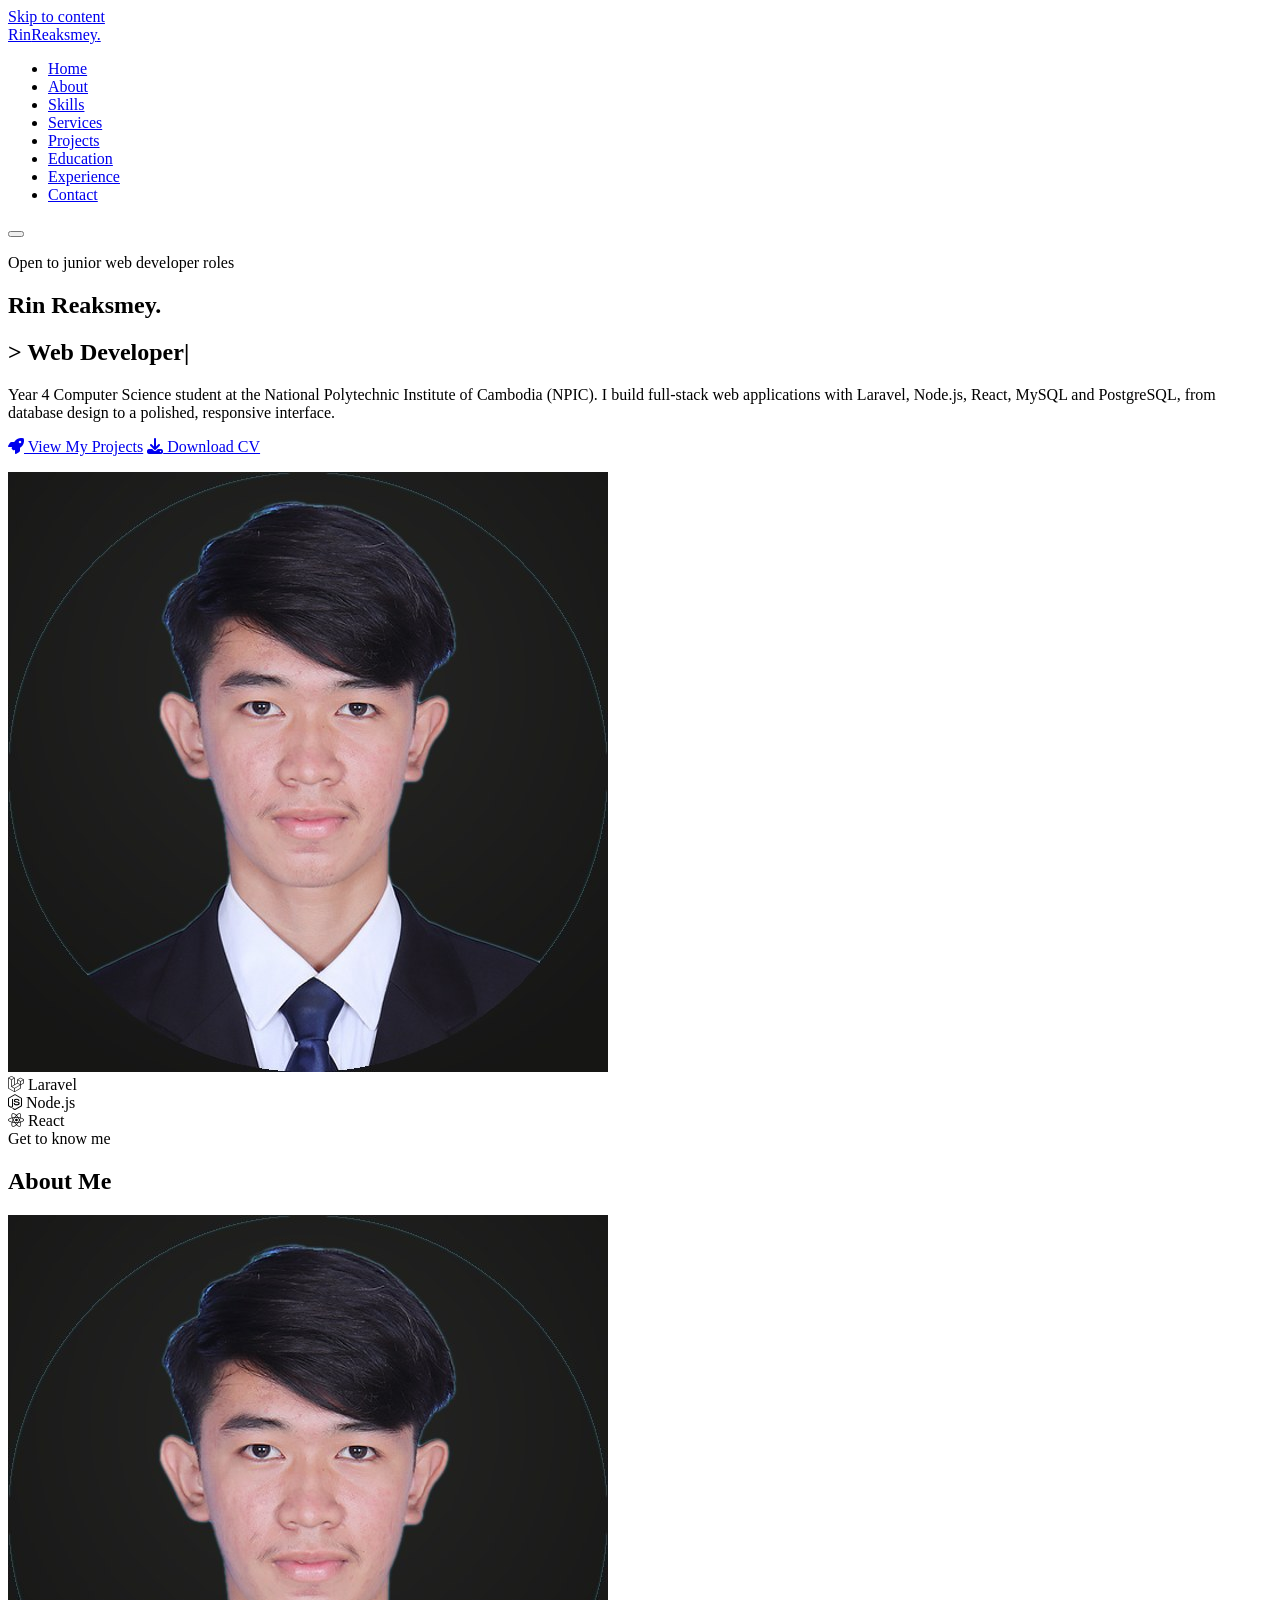
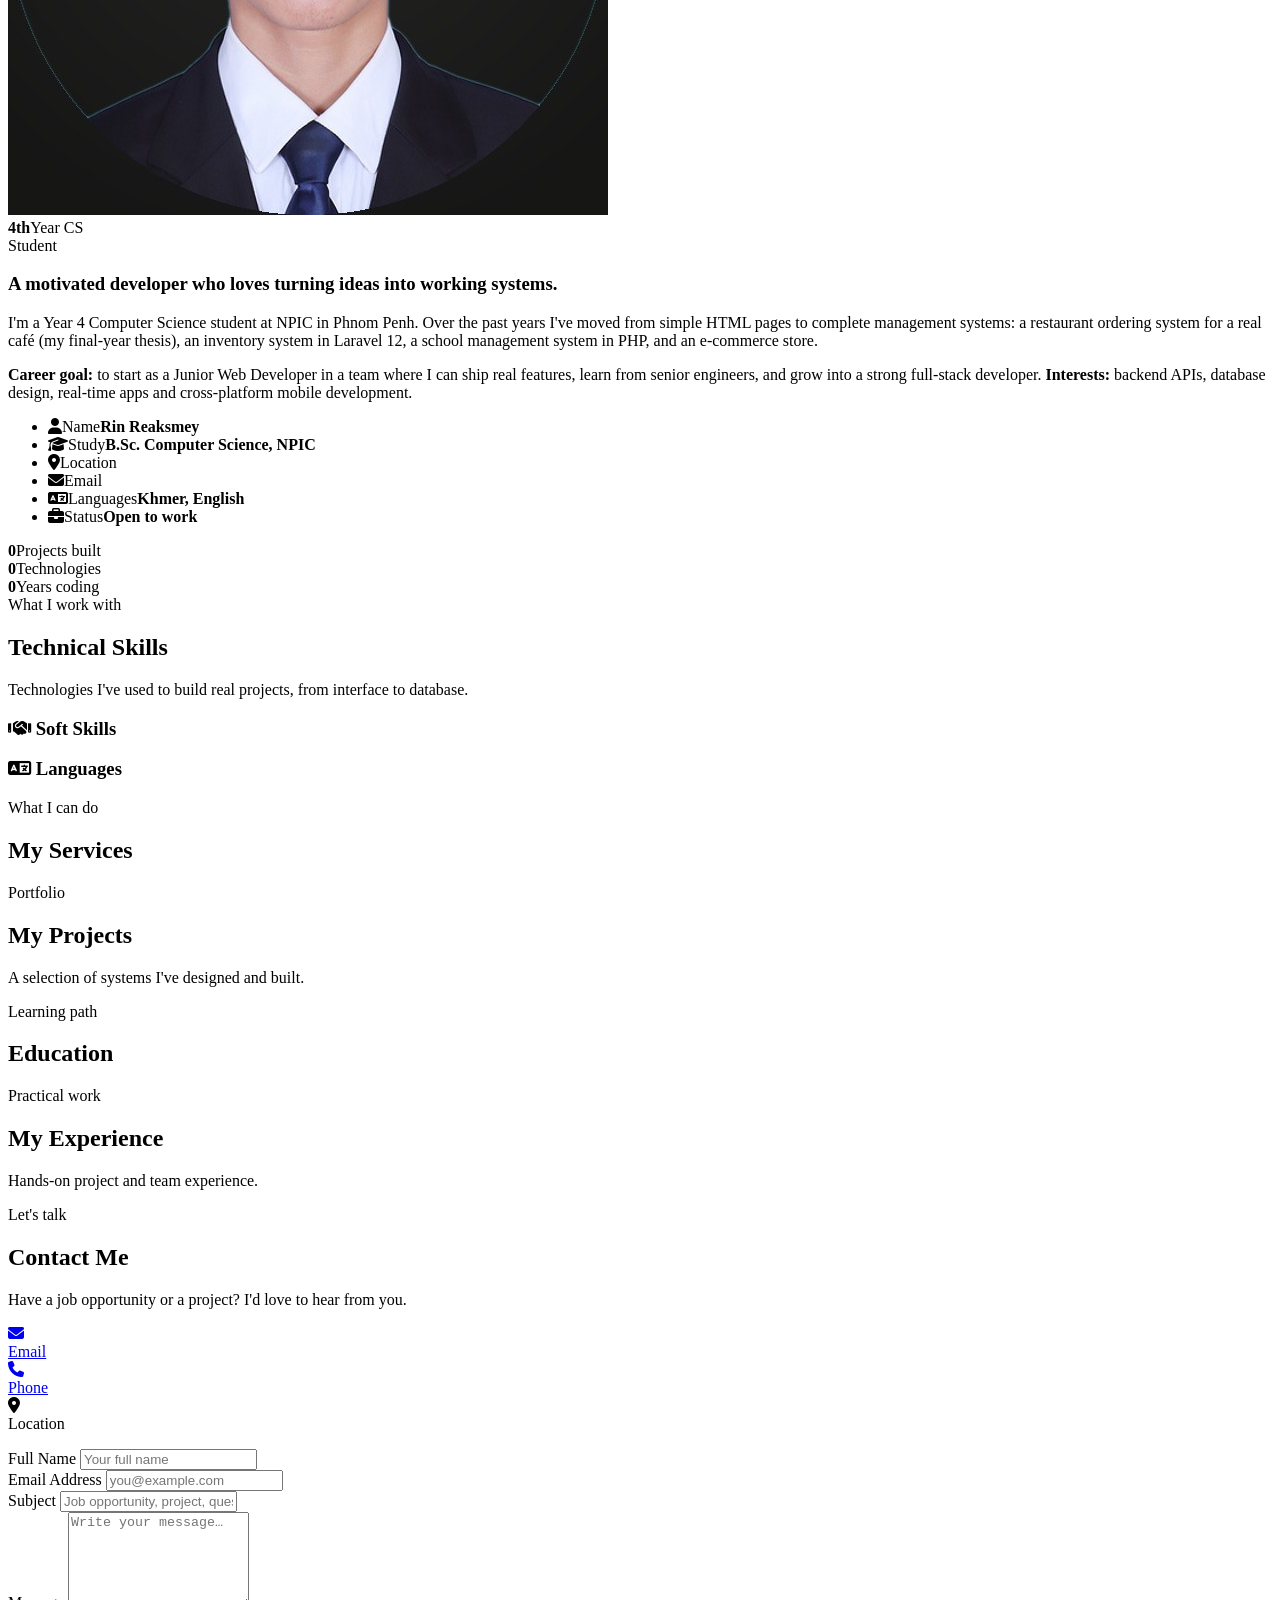
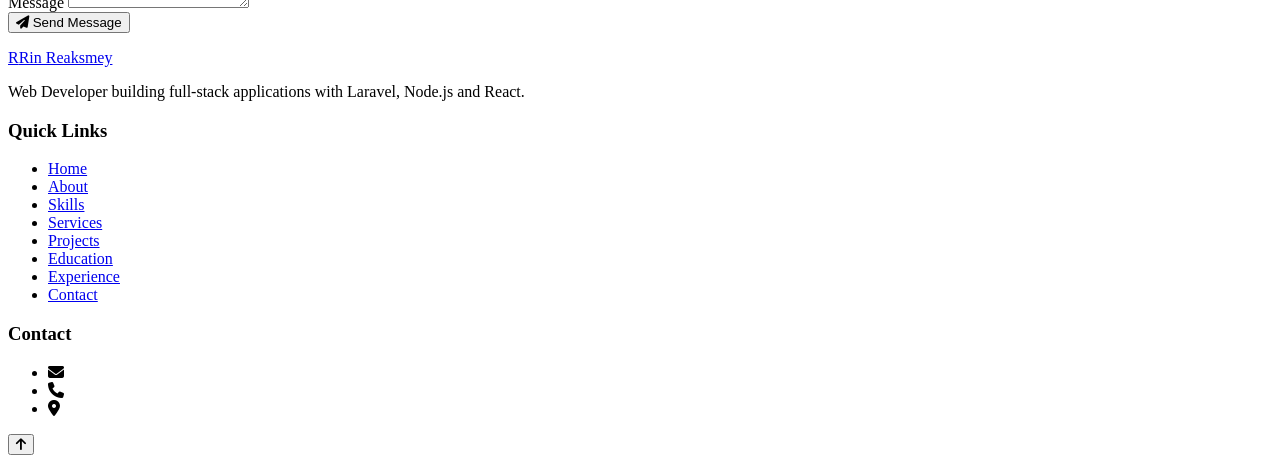
==== index.html @ 752c8a0f "Add files via upload" ====
<!DOCTYPE html>
<html lang="en">
<head>
  <meta charset="UTF-8" />
  <meta name="viewport" content="width=device-width, initial-scale=1.0" />
  <title>Rin Reaksmey | Web Developer Portfolio — Laravel, Node.js, React</title>
  <meta name="description" content="Portfolio of Rin Reaksmey, a Year 4 Computer Science student at NPIC and Web Developer in Phnom Penh, Cambodia, building full-stack web applications with Laravel, PHP, Node.js, React, MySQL and PostgreSQL." />
  <meta name="author" content="Rin Reaksmey" />
  <meta name="theme-color" content="#0d0d0d" />

  <!-- Open Graph (link previews on Facebook, Telegram, LinkedIn) -->
  <meta property="og:type" content="website" />
  <meta property="og:title" content="Rin Reaksmey | Web Developer" />
  <meta property="og:description" content="Full-stack web developer building with Laravel, Node.js, React, MySQL and PostgreSQL." />
  <meta property="og:image" content="assets/images/profile.jpg" />

  <link rel="icon" href="assets/icons/favicon.svg" type="image/svg+xml" />

  <!-- Fonts & icons -->
  <link rel="preconnect" href="https://fonts.googleapis.com" />
  <link rel="preconnect" href="https://fonts.gstatic.com" crossorigin />
  <link href="https://fonts.googleapis.com/css2?family=JetBrains+Mono:wght@400;500;700&family=Poppins:wght@300;400;500;600;700;800&display=swap" rel="stylesheet" />
  <link rel="stylesheet" href="assets/vendor/fontawesome/css/fontawesome.min.css" />
  <link rel="stylesheet" href="assets/vendor/fontawesome/css/solid.min.css" />
  <link rel="stylesheet" href="assets/vendor/fontawesome/css/brands.min.css" />

  <link rel="stylesheet" href="css/style.css" />
</head>
<body>
  <!-- Page loader -->
  <div class="loader" id="loader" aria-hidden="true"><div class="loader__ring"></div></div>
  <script>
    /* Hide the loader as soon as the HTML is ready, even if another script has an error. */
    (function () {
      var hide = function () { var l = document.getElementById("loader"); if (l) l.classList.add("hidden"); };
      document.addEventListener("DOMContentLoaded", function () { setTimeout(hide, 300); });
      setTimeout(hide, 3000);
    })();
  </script>

  <a class="skip-link" href="#main">Skip to content</a>

  <!-- ================= NAVIGATION ================= -->
  <header class="header" id="header">
    <nav class="nav container" aria-label="Main navigation">
      <a href="#home" class="nav__logo" aria-label="Rin Reaksmey — home">
        <span class="nav__logo-mark">Rin</span><span>Reaksmey<span class="text-accent">.</span></span>
      </a>

      <ul class="nav__menu" id="nav-menu">
        <li><a href="#home" class="nav__link active">Home</a></li>
        <li><a href="#about" class="nav__link">About</a></li>
        <li><a href="#skills" class="nav__link">Skills</a></li>
        <li><a href="#services" class="nav__link">Services</a></li>
        <li><a href="#projects" class="nav__link">Projects</a></li>
        <li><a href="#education" class="nav__link">Education</a></li>
        <li><a href="#experience" class="nav__link">Experience</a></li>
        <li><a href="#contact" class="nav__link">Contact</a></li>
      </ul>

      <button class="nav__toggle" id="nav-toggle" aria-label="Open menu" aria-expanded="false" aria-controls="nav-menu">
        <span></span><span></span><span></span>
      </button>
    </nav>
  </header>

  <main id="main">
    <!-- ================= HERO ================= -->
    <section class="hero section" id="home">
      <div class="hero__bg" aria-hidden="true"><span class="blob blob--1"></span><span class="blob blob--2"></span><span class="blob blob--3"></span></div>
      <div class="container hero__grid">
        <div class="hero__content">
          <p class="hero__hello reveal">Open to junior web developer roles</p>
          <h1 class="hero__name reveal">Rin Reaksmey<span class="text-accent">.</span></h1>
          <h2 class="hero__role reveal">
            &gt; <span class="typing" id="typing" aria-live="polite">Web Developer</span><span class="cursor" aria-hidden="true">|</span>
          </h2>
          <p class="hero__text reveal">
            Year 4 Computer Science student at the National Polytechnic Institute of Cambodia (NPIC).
            I build full-stack web applications with Laravel, Node.js, React, MySQL and PostgreSQL,
            from database design to a polished, responsive interface.
          </p>
          <div class="hero__actions reveal">
            <a href="#projects" class="btn btn--primary"><i class="fa-solid fa-rocket"></i> View My Projects</a>
            <a href="assets/documents/cv.pdf" class="btn btn--outline" id="download-cv" download="CV_Rin_Reaksmey.pdf"><i class="fa-solid fa-download"></i> Download CV</a>
          </div>
          <ul class="socials reveal" data-socials aria-label="Social links"></ul>
        </div>

        <div class="hero__visual reveal">
          <div class="hero__img-wrap">
            <img src="assets/images/profile.jpg" alt="Portrait of Rin Reaksmey" class="hero__img" width="600" height="600" fetchpriority="high" />
          </div>
          <div class="hero__badge hero__badge--1"><i class="fa-brands fa-laravel"></i> Laravel</div>
          <div class="hero__badge hero__badge--2"><i class="fa-brands fa-node-js"></i> Node.js</div>
          <div class="hero__badge hero__badge--3"><i class="fa-brands fa-react"></i> React</div>
        </div>
      </div>
      <a href="#about" class="scroll-down" aria-label="Scroll to About section"><span></span></a>
    </section>

    <!-- ================= ABOUT ================= -->
    <section class="section" id="about">
      <div class="container">
        <header class="section__head reveal">
          <span class="section__tag">Get to know me</span>
          <h2 class="section__title">About Me</h2>
        </header>

        <div class="about__grid">
          <div class="about__img reveal">
            <div class="about__photo"><img src="assets/images/profile.jpg" alt="Rin Reaksmey" loading="lazy" width="600" height="600" /></div>
            <div class="about__exp">
              <strong>4th</strong><span>Year CS<br />Student</span>
            </div>
          </div>

          <div class="about__content">
            <h3 class="reveal">A motivated developer who loves turning ideas into working systems.</h3>
            <p class="reveal">
              I'm a Year 4 Computer Science student at NPIC in Phnom Penh. Over the past years I've moved from
              simple HTML pages to complete management systems: a restaurant ordering system for a real café (my final-year thesis),
              an inventory system in Laravel 12, a school management system in PHP, and an e-commerce store.
            </p>
            <p class="reveal">
              <strong>Career goal:</strong> to start as a Junior Web Developer in a team where I can ship real features,
              learn from senior engineers, and grow into a strong full-stack developer.
              <strong>Interests:</strong> backend APIs, database design, real-time apps and cross-platform mobile development.
            </p>

            <ul class="about__info reveal">
              <li><i class="fa-solid fa-user"></i><span>Name</span><strong>Rin Reaksmey</strong></li>
              <li><i class="fa-solid fa-graduation-cap"></i><span>Study</span><strong>B.Sc. Computer Science, NPIC</strong></li>
              <li><i class="fa-solid fa-location-dot"></i><span>Location</span><strong data-field="location"></strong></li>
              <li><i class="fa-solid fa-envelope"></i><span>Email</span><strong data-field="email"></strong></li>
              <li><i class="fa-solid fa-language"></i><span>Languages</span><strong>Khmer, English</strong></li>
              <li><i class="fa-solid fa-briefcase"></i><span>Status</span><strong class="status-open">Open to work</strong></li>
            </ul>

            <div class="stats reveal">
              <div class="stat"><strong data-count="6">0</strong><span>Projects built</span></div>
              <div class="stat"><strong data-count="15" data-suffix="+">0</strong><span>Technologies</span></div>
              <div class="stat"><strong data-count="3" data-suffix="+">0</strong><span>Years coding</span></div>
            </div>
          </div>
        </div>
      </div>
    </section>

    <!-- ================= SKILLS ================= -->
    <section class="section section--alt" id="skills">
      <div class="container">
        <header class="section__head reveal">
          <span class="section__tag">What I work with</span>
          <h2 class="section__title">Technical Skills</h2>
          <p class="section__sub">Technologies I've used to build real projects, from interface to database.</p>
        </header>
        <div class="skills__grid" id="skills-grid"></div>

        <div class="skills__extra">
          <div class="card reveal">
            <h3 class="card__title"><i class="fa-solid fa-handshake"></i> Soft Skills</h3>
            <ul class="chips" id="soft-skills"></ul>
          </div>
          <div class="card reveal">
            <h3 class="card__title"><i class="fa-solid fa-language"></i> Languages</h3>
            <ul class="lang-list" id="languages"></ul>
          </div>
        </div>
      </div>
    </section>

    <!-- ================= SERVICES ================= -->
    <section class="section" id="services">
      <div class="container">
        <header class="section__head reveal">
          <span class="section__tag">What I can do</span>
          <h2 class="section__title">My Services</h2>
        </header>
        <div class="services__grid" id="services-grid"></div>
      </div>
    </section>

    <!-- ================= PROJECTS ================= -->
    <section class="section section--alt" id="projects">
      <div class="container">
        <header class="section__head reveal">
          <span class="section__tag">Portfolio</span>
          <h2 class="section__title">My Projects</h2>
          <p class="section__sub">A selection of systems I've designed and built.</p>
        </header>
        <div class="filters reveal" id="project-filters" role="tablist" aria-label="Filter projects by category"></div>
        <div class="projects__grid" id="projects-grid" aria-live="polite"></div>
      </div>
    </section>

    <!-- ================= EDUCATION ================= -->
    <section class="section" id="education">
      <div class="container">
        <header class="section__head reveal">
          <span class="section__tag">Learning path</span>
          <h2 class="section__title">Education</h2>
        </header>
        <div class="timeline" id="education-timeline"></div>
      </div>
    </section>

    <!-- ================= EXPERIENCE ================= -->
    <section class="section section--alt" id="experience">
      <div class="container">
        <header class="section__head reveal">
          <span class="section__tag">Practical work</span>
          <h2 class="section__title">My Experience</h2>
          <p class="section__sub">Hands-on project and team experience.</p>
        </header>
        <div class="timeline" id="experience-timeline"></div>
      </div>
    </section>

    <!-- ================= CONTACT ================= -->
    <section class="section" id="contact">
      <div class="container">
        <header class="section__head reveal">
          <span class="section__tag">Let's talk</span>
          <h2 class="section__title">Contact Me</h2>
          <p class="section__sub">Have a job opportunity or a project? I'd love to hear from you.</p>
        </header>

        <div class="contact__grid">
          <aside class="contact__info reveal">
            <a class="contact__item" data-href="mailto" href="#">
              <i class="fa-solid fa-envelope"></i><div><span>Email</span><strong data-field="email"></strong></div>
            </a>
            <a class="contact__item" data-href="tel" href="#">
              <i class="fa-solid fa-phone"></i><div><span>Phone</span><strong data-field="phone"></strong></div>
            </a>
            <div class="contact__item">
              <i class="fa-solid fa-location-dot"></i><div><span>Location</span><strong data-field="location"></strong></div>
            </div>
            <ul class="socials" data-socials aria-label="Social links"></ul>
          </aside>

          <form class="form card reveal" id="contact-form" novalidate>
            <div class="form__row">
              <div class="form__group">
                <label for="name">Full Name</label>
                <input type="text" id="name" name="from_name" autocomplete="name" placeholder="Your full name" required />
                <small class="form__error" aria-live="polite"></small>
              </div>
              <div class="form__group">
                <label for="email">Email Address</label>
                <input type="email" id="email" name="reply_to" autocomplete="email" placeholder="you@example.com" required />
                <small class="form__error" aria-live="polite"></small>
              </div>
            </div>
            <div class="form__group">
              <label for="subject">Subject</label>
              <input type="text" id="subject" name="subject" placeholder="Job opportunity, project, question…" required />
              <small class="form__error" aria-live="polite"></small>
            </div>
            <div class="form__group">
              <label for="message">Message</label>
              <textarea id="message" name="message" rows="6" placeholder="Write your message…" required></textarea>
              <small class="form__error" aria-live="polite"></small>
            </div>
            <button type="submit" class="btn btn--primary btn--block" id="submit-btn">
              <span class="btn__label"><i class="fa-solid fa-paper-plane"></i> Send Message</span>
              <span class="btn__spinner" aria-hidden="true"></span>
            </button>
            <p class="form__status" id="form-status" role="status" aria-live="polite"></p>
          </form>
        </div>
      </div>
    </section>
  </main>

  <!-- ================= FOOTER ================= -->
  <footer class="footer">
    <div class="container footer__grid">
      <div>
        <a href="#home" class="nav__logo"><span class="nav__logo-mark">R</span><span>Rin Reaksmey</span></a>
        <p class="footer__text">Web Developer building full-stack applications with Laravel, Node.js and React.</p>
        <ul class="socials" data-socials aria-label="Social links"></ul>
      </div>
      <nav aria-label="Footer navigation">
        <h3 class="footer__title">Quick Links</h3>
        <ul class="footer__links">
          <li><a href="#home">Home</a></li><li><a href="#about">About</a></li>
          <li><a href="#skills">Skills</a></li><li><a href="#services">Services</a></li>
          <li><a href="#projects">Projects</a></li><li><a href="#education">Education</a></li>
          <li><a href="#experience">Experience</a></li><li><a href="#contact">Contact</a></li>
        </ul>
      </nav>
      <div>
        <h3 class="footer__title">Contact</h3>
        <ul class="footer__contact">
          <li><i class="fa-solid fa-envelope"></i> <span data-field="email"></span></li>
          <li><i class="fa-solid fa-phone"></i> <span data-field="phone"></span></li>
          <li><i class="fa-solid fa-location-dot"></i> <span data-field="location"></span></li>
        </ul>
      </div>
    </div>
    <div class="footer__bottom container">
    </div>
  </footer>

  <button class="back-to-top" id="back-to-top" aria-label="Back to top"><i class="fa-solid fa-arrow-up"></i></button>

  <div class="toast" id="toast" role="alert" aria-live="assertive"></div>

  <script src="js/data.js"></script>
  <script src="js/script.js"></script>
</body>
</html>
---- assets/vendor/fontawesome/css/solid.min.css ----
/*!
 * Font Awesome Free 6.5.2 by @fontawesome - https://fontawesome.com
 * License - https://fontawesome.com/license/free (Icons: CC BY 4.0, Fonts: SIL OFL 1.1, Code: MIT License)
 * Copyright 2024 Fonticons, Inc.
 */
:host,:root{--fa-style-family-classic:"Font Awesome 6 Free";--fa-font-solid:normal 900 1em/1 "Font Awesome 6 Free"}@font-face{font-family:"Font Awesome 6 Free";font-style:normal;font-weight:900;font-display:block;src:url(../webfonts/fa-solid-900.woff2) format("woff2"),url(../webfonts/fa-solid-900.ttf) format("truetype")}.fa-solid,.fas{font-weight:900}
---- assets/vendor/fontawesome/css/brands.min.css ----
/*!
 * Font Awesome Free 6.5.2 by @fontawesome - https://fontawesome.com
 * License - https://fontawesome.com/license/free (Icons: CC BY 4.0, Fonts: SIL OFL 1.1, Code: MIT License)
 * Copyright 2024 Fonticons, Inc.
 */
:host,:root{--fa-style-family-brands:"Font Awesome 6 Brands";--fa-font-brands:normal 400 1em/1 "Font Awesome 6 Brands"}@font-face{font-family:"Font Awesome 6 Brands";font-style:normal;font-weight:400;font-display:block;src:url(../webfonts/fa-brands-400.woff2) format("woff2"),url(../webfonts/fa-brands-400.ttf) format("truetype")}.fa-brands,.fab{font-weight:400}.fa-monero:before{content:"\f3d0"}.fa-hooli:before{content:"\f427"}.fa-yelp:before{content:"\f1e9"}.fa-cc-visa:before{content:"\f1f0"}.fa-lastfm:before{content:"\f202"}.fa-shopware:before{content:"\f5b5"}.fa-creative-commons-nc:before{content:"\f4e8"}.fa-aws:before{content:"\f375"}.fa-redhat:before{content:"\f7bc"}.fa-yoast:before{content:"\f2b1"}.fa-cloudflare:before{content:"\e07d"}.fa-ups:before{content:"\f7e0"}.fa-pixiv:before{content:"\e640"}.fa-wpexplorer:before{content:"\f2de"}.fa-dyalog:before{content:"\f399"}.fa-bity:before{content:"\f37a"}.fa-stackpath:before{content:"\f842"}.fa-buysellads:before{content:"\f20d"}.fa-first-order:before{content:"\f2b0"}.fa-modx:before{content:"\f285"}.fa-guilded:before{content:"\e07e"}.fa-vnv:before{content:"\f40b"}.fa-js-square:before,.fa-square-js:before{content:"\f3b9"}.fa-microsoft:before{content:"\f3ca"}.fa-qq:before{content:"\f1d6"}.fa-orcid:before{content:"\f8d2"}.fa-java:before{content:"\f4e4"}.fa-invision:before{content:"\f7b0"}.fa-creative-commons-pd-alt:before{content:"\f4ed"}.fa-centercode:before{content:"\f380"}.fa-glide-g:before{content:"\f2a6"}.fa-drupal:before{content:"\f1a9"}.fa-jxl:before{content:"\e67b"}.fa-hire-a-helper:before{content:"\f3b0"}.fa-creative-commons-by:before{content:"\f4e7"}.fa-unity:before{content:"\e049"}.fa-whmcs:before{content:"\f40d"}.fa-rocketchat:before{content:"\f3e8"}.fa-vk:before{content:"\f189"}.fa-untappd:before{content:"\f405"}.fa-mailchimp:before{content:"\f59e"}.fa-css3-alt:before{content:"\f38b"}.fa-reddit-square:before,.fa-square-reddit:before{content:"\f1a2"}.fa-vimeo-v:before{content:"\f27d"}.fa-contao:before{content:"\f26d"}.fa-square-font-awesome:before{content:"\e5ad"}.fa-deskpro:before{content:"\f38f"}.fa-brave:before{content:"\e63c"}.fa-sistrix:before{content:"\f3ee"}.fa-instagram-square:before,.fa-square-instagram:before{content:"\e055"}.fa-battle-net:before{content:"\f835"}.fa-the-red-yeti:before{content:"\f69d"}.fa-hacker-news-square:before,.fa-square-hacker-news:before{content:"\f3af"}.fa-edge:before{content:"\f282"}.fa-threads:before{content:"\e618"}.fa-napster:before{content:"\f3d2"}.fa-snapchat-square:before,.fa-square-snapchat:before{content:"\f2ad"}.fa-google-plus-g:before{content:"\f0d5"}.fa-artstation:before{content:"\f77a"}.fa-markdown:before{content:"\f60f"}.fa-sourcetree:before{content:"\f7d3"}.fa-google-plus:before{content:"\f2b3"}.fa-diaspora:before{content:"\f791"}.fa-foursquare:before{content:"\f180"}.fa-stack-overflow:before{content:"\f16c"}.fa-github-alt:before{content:"\f113"}.fa-phoenix-squadron:before{content:"\f511"}.fa-pagelines:before{content:"\f18c"}.fa-algolia:before{content:"\f36c"}.fa-red-river:before{content:"\f3e3"}.fa-creative-commons-sa:before{content:"\f4ef"}.fa-safari:before{content:"\f267"}.fa-google:before{content:"\f1a0"}.fa-font-awesome-alt:before,.fa-square-font-awesome-stroke:before{content:"\f35c"}.fa-atlassian:before{content:"\f77b"}.fa-linkedin-in:before{content:"\f0e1"}.fa-digital-ocean:before{content:"\f391"}.fa-nimblr:before{content:"\f5a8"}.fa-chromecast:before{content:"\f838"}.fa-evernote:before{content:"\f839"}.fa-hacker-news:before{content:"\f1d4"}.fa-creative-commons-sampling:before{content:"\f4f0"}.fa-adversal:before{content:"\f36a"}.fa-creative-commons:before{content:"\f25e"}.fa-watchman-monitoring:before{content:"\e087"}.fa-fonticons:before{content:"\f280"}.fa-weixin:before{content:"\f1d7"}.fa-shirtsinbulk:before{content:"\f214"}.fa-codepen:before{content:"\f1cb"}.fa-git-alt:before{content:"\f841"}.fa-lyft:before{content:"\f3c3"}.fa-rev:before{content:"\f5b2"}.fa-windows:before{content:"\f17a"}.fa-wizards-of-the-coast:before{content:"\f730"}.fa-square-viadeo:before,.fa-viadeo-square:before{content:"\f2aa"}.fa-meetup:before{content:"\f2e0"}.fa-centos:before{content:"\f789"}.fa-adn:before{content:"\f170"}.fa-cloudsmith:before{content:"\f384"}.fa-opensuse:before{content:"\e62b"}.fa-pied-piper-alt:before{content:"\f1a8"}.fa-dribbble-square:before,.fa-square-dribbble:before{content:"\f397"}.fa-codiepie:before{content:"\f284"}.fa-node:before{content:"\f419"}.fa-mix:before{content:"\f3cb"}.fa-steam:before{content:"\f1b6"}.fa-cc-apple-pay:before{content:"\f416"}.fa-scribd:before{content:"\f28a"}.fa-debian:before{content:"\e60b"}.fa-openid:before{content:"\f19b"}.fa-instalod:before{content:"\e081"}.fa-expeditedssl:before{content:"\f23e"}.fa-sellcast:before{content:"\f2da"}.fa-square-twitter:before,.fa-twitter-square:before{content:"\f081"}.fa-r-project:before{content:"\f4f7"}.fa-delicious:before{content:"\f1a5"}.fa-freebsd:before{content:"\f3a4"}.fa-vuejs:before{content:"\f41f"}.fa-accusoft:before{content:"\f369"}.fa-ioxhost:before{content:"\f208"}.fa-fonticons-fi:before{content:"\f3a2"}.fa-app-store:before{content:"\f36f"}.fa-cc-mastercard:before{content:"\f1f1"}.fa-itunes-note:before{content:"\f3b5"}.fa-golang:before{content:"\e40f"}.fa-kickstarter:before,.fa-square-kickstarter:before{content:"\f3bb"}.fa-grav:before{content:"\f2d6"}.fa-weibo:before{content:"\f18a"}.fa-uncharted:before{content:"\e084"}.fa-firstdraft:before{content:"\f3a1"}.fa-square-youtube:before,.fa-youtube-square:before{content:"\f431"}.fa-wikipedia-w:before{content:"\f266"}.fa-rendact:before,.fa-wpressr:before{content:"\f3e4"}.fa-angellist:before{content:"\f209"}.fa-galactic-republic:before{content:"\f50c"}.fa-nfc-directional:before{content:"\e530"}.fa-skype:before{content:"\f17e"}.fa-joget:before{content:"\f3b7"}.fa-fedora:before{content:"\f798"}.fa-stripe-s:before{content:"\f42a"}.fa-meta:before{content:"\e49b"}.fa-laravel:before{content:"\f3bd"}.fa-hotjar:before{content:"\f3b1"}.fa-bluetooth-b:before{content:"\f294"}.fa-square-letterboxd:before{content:"\e62e"}.fa-sticker-mule:before{content:"\f3f7"}.fa-creative-commons-zero:before{content:"\f4f3"}.fa-hips:before{content:"\f452"}.fa-behance:before{content:"\f1b4"}.fa-reddit:before{content:"\f1a1"}.fa-discord:before{content:"\f392"}.fa-chrome:before{content:"\f268"}.fa-app-store-ios:before{content:"\f370"}.fa-cc-discover:before{content:"\f1f2"}.fa-wpbeginner:before{content:"\f297"}.fa-confluence:before{content:"\f78d"}.fa-shoelace:before{content:"\e60c"}.fa-mdb:before{content:"\f8ca"}.fa-dochub:before{content:"\f394"}.fa-accessible-icon:before{content:"\f368"}.fa-ebay:before{content:"\f4f4"}.fa-amazon:before{content:"\f270"}.fa-unsplash:before{content:"\e07c"}.fa-yarn:before{content:"\f7e3"}.fa-square-steam:before,.fa-steam-square:before{content:"\f1b7"}.fa-500px:before{content:"\f26e"}.fa-square-vimeo:before,.fa-vimeo-square:before{content:"\f194"}.fa-asymmetrik:before{content:"\f372"}.fa-font-awesome-flag:before,.fa-font-awesome-logo-full:before,.fa-font-awesome:before{content:"\f2b4"}.fa-gratipay:before{content:"\f184"}.fa-apple:before{content:"\f179"}.fa-hive:before{content:"\e07f"}.fa-gitkraken:before{content:"\f3a6"}.fa-keybase:before{content:"\f4f5"}.fa-apple-pay:before{content:"\f415"}.fa-padlet:before{content:"\e4a0"}.fa-amazon-pay:before{content:"\f42c"}.fa-github-square:before,.fa-square-github:before{content:"\f092"}.fa-stumbleupon:before{content:"\f1a4"}.fa-fedex:before{content:"\f797"}.fa-phoenix-framework:before{content:"\f3dc"}.fa-shopify:before{content:"\e057"}.fa-neos:before{content:"\f612"}.fa-square-threads:before{content:"\e619"}.fa-hackerrank:before{content:"\f5f7"}.fa-researchgate:before{content:"\f4f8"}.fa-swift:before{content:"\f8e1"}.fa-angular:before{content:"\f420"}.fa-speakap:before{content:"\f3f3"}.fa-angrycreative:before{content:"\f36e"}.fa-y-combinator:before{content:"\f23b"}.fa-empire:before{content:"\f1d1"}.fa-envira:before{content:"\f299"}.fa-google-scholar:before{content:"\e63b"}.fa-gitlab-square:before,.fa-square-gitlab:before{content:"\e5ae"}.fa-studiovinari:before{content:"\f3f8"}.fa-pied-piper:before{content:"\f2ae"}.fa-wordpress:before{content:"\f19a"}.fa-product-hunt:before{content:"\f288"}.fa-firefox:before{content:"\f269"}.fa-linode:before{content:"\f2b8"}.fa-goodreads:before{content:"\f3a8"}.fa-odnoklassniki-square:before,.fa-square-odnoklassniki:before{content:"\f264"}.fa-jsfiddle:before{content:"\f1cc"}.fa-sith:before{content:"\f512"}.fa-themeisle:before{content:"\f2b2"}.fa-page4:before{content:"\f3d7"}.fa-hashnode:before{content:"\e499"}.fa-react:before{content:"\f41b"}.fa-cc-paypal:before{content:"\f1f4"}.fa-squarespace:before{content:"\f5be"}.fa-cc-stripe:before{content:"\f1f5"}.fa-creative-commons-share:before{content:"\f4f2"}.fa-bitcoin:before{content:"\f379"}.fa-keycdn:before{content:"\f3ba"}.fa-opera:before{content:"\f26a"}.fa-itch-io:before{content:"\f83a"}.fa-umbraco:before{content:"\f8e8"}.fa-galactic-senate:before{content:"\f50d"}.fa-ubuntu:before{content:"\f7df"}.fa-draft2digital:before{content:"\f396"}.fa-stripe:before{content:"\f429"}.fa-houzz:before{content:"\f27c"}.fa-gg:before{content:"\f260"}.fa-dhl:before{content:"\f790"}.fa-pinterest-square:before,.fa-square-pinterest:before{content:"\f0d3"}.fa-xing:before{content:"\f168"}.fa-blackberry:before{content:"\f37b"}.fa-creative-commons-pd:before{content:"\f4ec"}.fa-playstation:before{content:"\f3df"}.fa-quinscape:before{content:"\f459"}.fa-less:before{content:"\f41d"}.fa-blogger-b:before{content:"\f37d"}.fa-opencart:before{content:"\f23d"}.fa-vine:before{content:"\f1ca"}.fa-signal-messenger:before{content:"\e663"}.fa-paypal:before{content:"\f1ed"}.fa-gitlab:before{content:"\f296"}.fa-typo3:before{content:"\f42b"}.fa-reddit-alien:before{content:"\f281"}.fa-yahoo:before{content:"\f19e"}.fa-dailymotion:before{content:"\e052"}.fa-affiliatetheme:before{content:"\f36b"}.fa-pied-piper-pp:before{content:"\f1a7"}.fa-bootstrap:before{content:"\f836"}.fa-odnoklassniki:before{content:"\f263"}.fa-nfc-symbol:before{content:"\e531"}.fa-mintbit:before{content:"\e62f"}.fa-ethereum:before{content:"\f42e"}.fa-speaker-deck:before{content:"\f83c"}.fa-creative-commons-nc-eu:before{content:"\f4e9"}.fa-patreon:before{content:"\f3d9"}.fa-avianex:before{content:"\f374"}.fa-ello:before{content:"\f5f1"}.fa-gofore:before{content:"\f3a7"}.fa-bimobject:before{content:"\f378"}.fa-brave-reverse:before{content:"\e63d"}.fa-facebook-f:before{content:"\f39e"}.fa-google-plus-square:before,.fa-square-google-plus:before{content:"\f0d4"}.fa-web-awesome:before{content:"\e682"}.fa-mandalorian:before{content:"\f50f"}.fa-first-order-alt:before{content:"\f50a"}.fa-osi:before{content:"\f41a"}.fa-google-wallet:before{content:"\f1ee"}.fa-d-and-d-beyond:before{content:"\f6ca"}.fa-periscope:before{content:"\f3da"}.fa-fulcrum:before{content:"\f50b"}.fa-cloudscale:before{content:"\f383"}.fa-forumbee:before{content:"\f211"}.fa-mizuni:before{content:"\f3cc"}.fa-schlix:before{content:"\f3ea"}.fa-square-xing:before,.fa-xing-square:before{content:"\f169"}.fa-bandcamp:before{content:"\f2d5"}.fa-wpforms:before{content:"\f298"}.fa-cloudversify:before{content:"\f385"}.fa-usps:before{content:"\f7e1"}.fa-megaport:before{content:"\f5a3"}.fa-magento:before{content:"\f3c4"}.fa-spotify:before{content:"\f1bc"}.fa-optin-monster:before{content:"\f23c"}.fa-fly:before{content:"\f417"}.fa-aviato:before{content:"\f421"}.fa-itunes:before{content:"\f3b4"}.fa-cuttlefish:before{content:"\f38c"}.fa-blogger:before{content:"\f37c"}.fa-flickr:before{content:"\f16e"}.fa-viber:before{content:"\f409"}.fa-soundcloud:before{content:"\f1be"}.fa-digg:before{content:"\f1a6"}.fa-tencent-weibo:before{content:"\f1d5"}.fa-letterboxd:before{content:"\e62d"}.fa-symfony:before{content:"\f83d"}.fa-maxcdn:before{content:"\f136"}.fa-etsy:before{content:"\f2d7"}.fa-facebook-messenger:before{content:"\f39f"}.fa-audible:before{content:"\f373"}.fa-think-peaks:before{content:"\f731"}.fa-bilibili:before{content:"\e3d9"}.fa-erlang:before{content:"\f39d"}.fa-x-twitter:before{content:"\e61b"}.fa-cotton-bureau:before{content:"\f89e"}.fa-dashcube:before{content:"\f210"}.fa-42-group:before,.fa-innosoft:before{content:"\e080"}.fa-stack-exchange:before{content:"\f18d"}.fa-elementor:before{content:"\f430"}.fa-pied-piper-square:before,.fa-square-pied-piper:before{content:"\e01e"}.fa-creative-commons-nd:before{content:"\f4eb"}.fa-palfed:before{content:"\f3d8"}.fa-superpowers:before{content:"\f2dd"}.fa-resolving:before{content:"\f3e7"}.fa-xbox:before{content:"\f412"}.fa-square-web-awesome-stroke:before{content:"\e684"}.fa-searchengin:before{content:"\f3eb"}.fa-tiktok:before{content:"\e07b"}.fa-facebook-square:before,.fa-square-facebook:before{content:"\f082"}.fa-renren:before{content:"\f18b"}.fa-linux:before{content:"\f17c"}.fa-glide:before{content:"\f2a5"}.fa-linkedin:before{content:"\f08c"}.fa-hubspot:before{content:"\f3b2"}.fa-deploydog:before{content:"\f38e"}.fa-twitch:before{content:"\f1e8"}.fa-ravelry:before{content:"\f2d9"}.fa-mixer:before{content:"\e056"}.fa-lastfm-square:before,.fa-square-lastfm:before{content:"\f203"}.fa-vimeo:before{content:"\f40a"}.fa-mendeley:before{content:"\f7b3"}.fa-uniregistry:before{content:"\f404"}.fa-figma:before{content:"\f799"}.fa-creative-commons-remix:before{content:"\f4ee"}.fa-cc-amazon-pay:before{content:"\f42d"}.fa-dropbox:before{content:"\f16b"}.fa-instagram:before{content:"\f16d"}.fa-cmplid:before{content:"\e360"}.fa-upwork:before{content:"\e641"}.fa-facebook:before{content:"\f09a"}.fa-gripfire:before{content:"\f3ac"}.fa-jedi-order:before{content:"\f50e"}.fa-uikit:before{content:"\f403"}.fa-fort-awesome-alt:before{content:"\f3a3"}.fa-phabricator:before{content:"\f3db"}.fa-ussunnah:before{content:"\f407"}.fa-earlybirds:before{content:"\f39a"}.fa-trade-federation:before{content:"\f513"}.fa-autoprefixer:before{content:"\f41c"}.fa-whatsapp:before{content:"\f232"}.fa-square-upwork:before{content:"\e67c"}.fa-slideshare:before{content:"\f1e7"}.fa-google-play:before{content:"\f3ab"}.fa-viadeo:before{content:"\f2a9"}.fa-line:before{content:"\f3c0"}.fa-google-drive:before{content:"\f3aa"}.fa-servicestack:before{content:"\f3ec"}.fa-simplybuilt:before{content:"\f215"}.fa-bitbucket:before{content:"\f171"}.fa-imdb:before{content:"\f2d8"}.fa-deezer:before{content:"\e077"}.fa-raspberry-pi:before{content:"\f7bb"}.fa-jira:before{content:"\f7b1"}.fa-docker:before{content:"\f395"}.fa-screenpal:before{content:"\e570"}.fa-bluetooth:before{content:"\f293"}.fa-gitter:before{content:"\f426"}.fa-d-and-d:before{content:"\f38d"}.fa-microblog:before{content:"\e01a"}.fa-cc-diners-club:before{content:"\f24c"}.fa-gg-circle:before{content:"\f261"}.fa-pied-piper-hat:before{content:"\f4e5"}.fa-kickstarter-k:before{content:"\f3bc"}.fa-yandex:before{content:"\f413"}.fa-readme:before{content:"\f4d5"}.fa-html5:before{content:"\f13b"}.fa-sellsy:before{content:"\f213"}.fa-square-web-awesome:before{content:"\e683"}.fa-sass:before{content:"\f41e"}.fa-wirsindhandwerk:before,.fa-wsh:before{content:"\e2d0"}.fa-buromobelexperte:before{content:"\f37f"}.fa-salesforce:before{content:"\f83b"}.fa-octopus-deploy:before{content:"\e082"}.fa-medapps:before{content:"\f3c6"}.fa-ns8:before{content:"\f3d5"}.fa-pinterest-p:before{content:"\f231"}.fa-apper:before{content:"\f371"}.fa-fort-awesome:before{content:"\f286"}.fa-waze:before{content:"\f83f"}.fa-bluesky:before{content:"\e671"}.fa-cc-jcb:before{content:"\f24b"}.fa-snapchat-ghost:before,.fa-snapchat:before{content:"\f2ab"}.fa-fantasy-flight-games:before{content:"\f6dc"}.fa-rust:before{content:"\e07a"}.fa-wix:before{content:"\f5cf"}.fa-behance-square:before,.fa-square-behance:before{content:"\f1b5"}.fa-supple:before{content:"\f3f9"}.fa-webflow:before{content:"\e65c"}.fa-rebel:before{content:"\f1d0"}.fa-css3:before{content:"\f13c"}.fa-staylinked:before{content:"\f3f5"}.fa-kaggle:before{content:"\f5fa"}.fa-space-awesome:before{content:"\e5ac"}.fa-deviantart:before{content:"\f1bd"}.fa-cpanel:before{content:"\f388"}.fa-goodreads-g:before{content:"\f3a9"}.fa-git-square:before,.fa-square-git:before{content:"\f1d2"}.fa-square-tumblr:before,.fa-tumblr-square:before{content:"\f174"}.fa-trello:before{content:"\f181"}.fa-creative-commons-nc-jp:before{content:"\f4ea"}.fa-get-pocket:before{content:"\f265"}.fa-perbyte:before{content:"\e083"}.fa-grunt:before{content:"\f3ad"}.fa-weebly:before{content:"\f5cc"}.fa-connectdevelop:before{content:"\f20e"}.fa-leanpub:before{content:"\f212"}.fa-black-tie:before{content:"\f27e"}.fa-themeco:before{content:"\f5c6"}.fa-python:before{content:"\f3e2"}.fa-android:before{content:"\f17b"}.fa-bots:before{content:"\e340"}.fa-free-code-camp:before{content:"\f2c5"}.fa-hornbill:before{content:"\f592"}.fa-js:before{content:"\f3b8"}.fa-ideal:before{content:"\e013"}.fa-git:before{content:"\f1d3"}.fa-dev:before{content:"\f6cc"}.fa-sketch:before{content:"\f7c6"}.fa-yandex-international:before{content:"\f414"}.fa-cc-amex:before{content:"\f1f3"}.fa-uber:before{content:"\f402"}.fa-github:before{content:"\f09b"}.fa-php:before{content:"\f457"}.fa-alipay:before{content:"\f642"}.fa-youtube:before{content:"\f167"}.fa-skyatlas:before{content:"\f216"}.fa-firefox-browser:before{content:"\e007"}.fa-replyd:before{content:"\f3e6"}.fa-suse:before{content:"\f7d6"}.fa-jenkins:before{content:"\f3b6"}.fa-twitter:before{content:"\f099"}.fa-rockrms:before{content:"\f3e9"}.fa-pinterest:before{content:"\f0d2"}.fa-buffer:before{content:"\f837"}.fa-npm:before{content:"\f3d4"}.fa-yammer:before{content:"\f840"}.fa-btc:before{content:"\f15a"}.fa-dribbble:before{content:"\f17d"}.fa-stumbleupon-circle:before{content:"\f1a3"}.fa-internet-explorer:before{content:"\f26b"}.fa-stubber:before{content:"\e5c7"}.fa-telegram-plane:before,.fa-telegram:before{content:"\f2c6"}.fa-old-republic:before{content:"\f510"}.fa-odysee:before{content:"\e5c6"}.fa-square-whatsapp:before,.fa-whatsapp-square:before{content:"\f40c"}.fa-node-js:before{content:"\f3d3"}.fa-edge-legacy:before{content:"\e078"}.fa-slack-hash:before,.fa-slack:before{content:"\f198"}.fa-medrt:before{content:"\f3c8"}.fa-usb:before{content:"\f287"}.fa-tumblr:before{content:"\f173"}.fa-vaadin:before{content:"\f408"}.fa-quora:before{content:"\f2c4"}.fa-square-x-twitter:before{content:"\e61a"}.fa-reacteurope:before{content:"\f75d"}.fa-medium-m:before,.fa-medium:before{content:"\f23a"}.fa-amilia:before{content:"\f36d"}.fa-mixcloud:before{content:"\f289"}.fa-flipboard:before{content:"\f44d"}.fa-viacoin:before{content:"\f237"}.fa-critical-role:before{content:"\f6c9"}.fa-sitrox:before{content:"\e44a"}.fa-discourse:before{content:"\f393"}.fa-joomla:before{content:"\f1aa"}.fa-mastodon:before{content:"\f4f6"}.fa-airbnb:before{content:"\f834"}.fa-wolf-pack-battalion:before{content:"\f514"}.fa-buy-n-large:before{content:"\f8a6"}.fa-gulp:before{content:"\f3ae"}.fa-creative-commons-sampling-plus:before{content:"\f4f1"}.fa-strava:before{content:"\f428"}.fa-ember:before{content:"\f423"}.fa-canadian-maple-leaf:before{content:"\f785"}.fa-teamspeak:before{content:"\f4f9"}.fa-pushed:before{content:"\f3e1"}.fa-wordpress-simple:before{content:"\f411"}.fa-nutritionix:before{content:"\f3d6"}.fa-wodu:before{content:"\e088"}.fa-google-pay:before{content:"\e079"}.fa-intercom:before{content:"\f7af"}.fa-zhihu:before{content:"\f63f"}.fa-korvue:before{content:"\f42f"}.fa-pix:before{content:"\e43a"}.fa-steam-symbol:before{content:"\f3f6"}
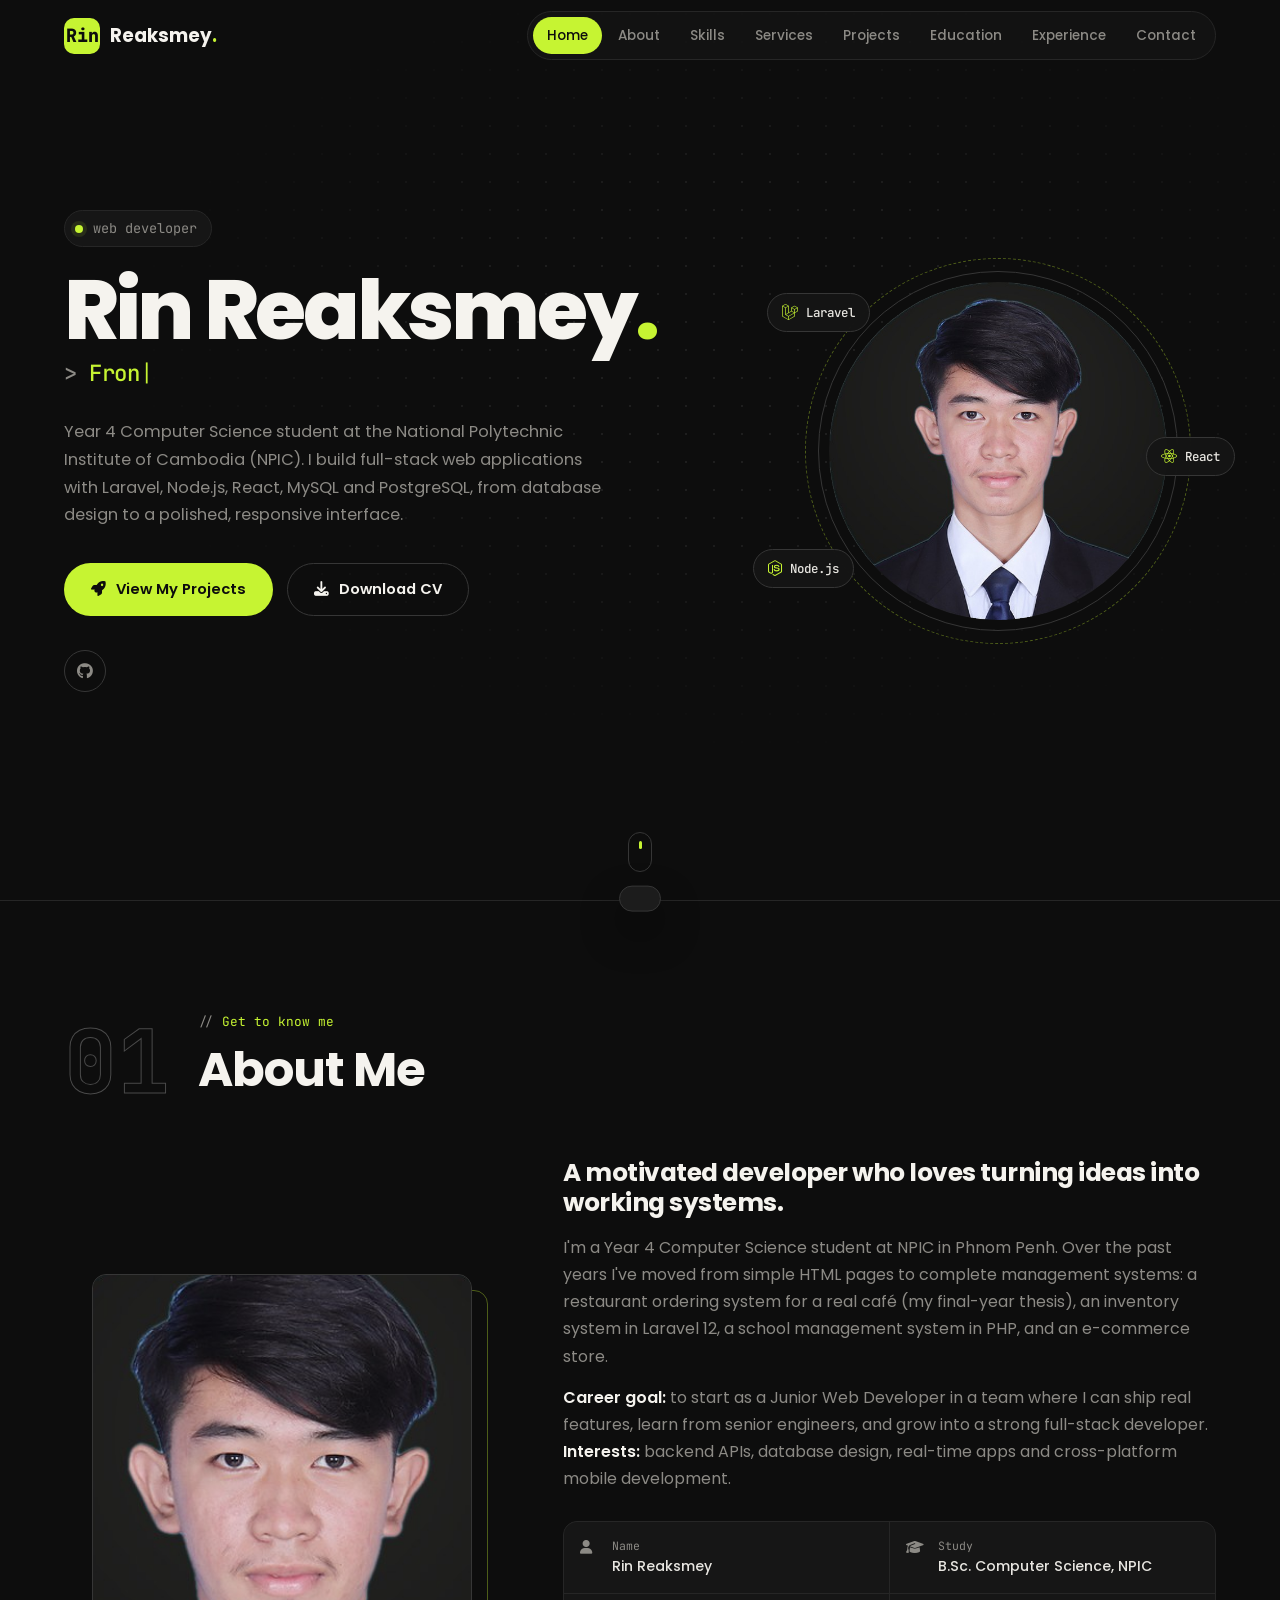
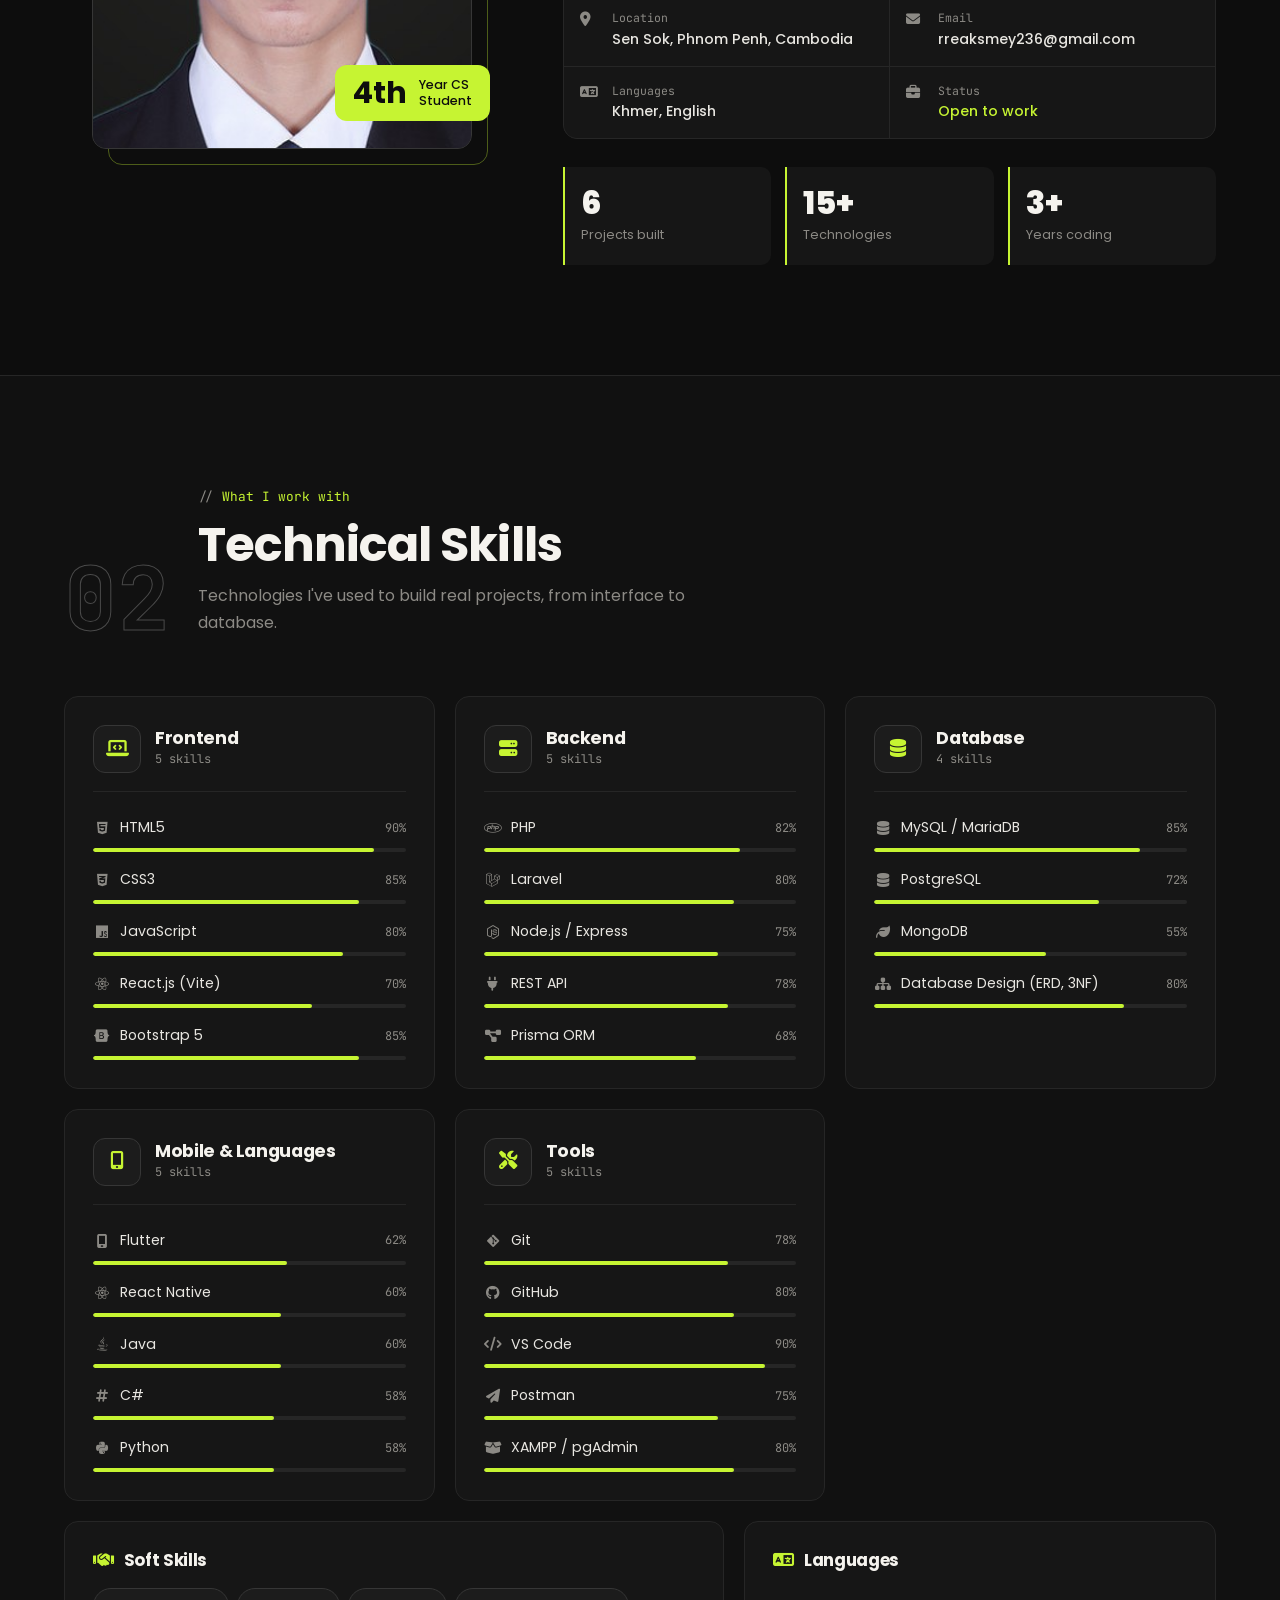
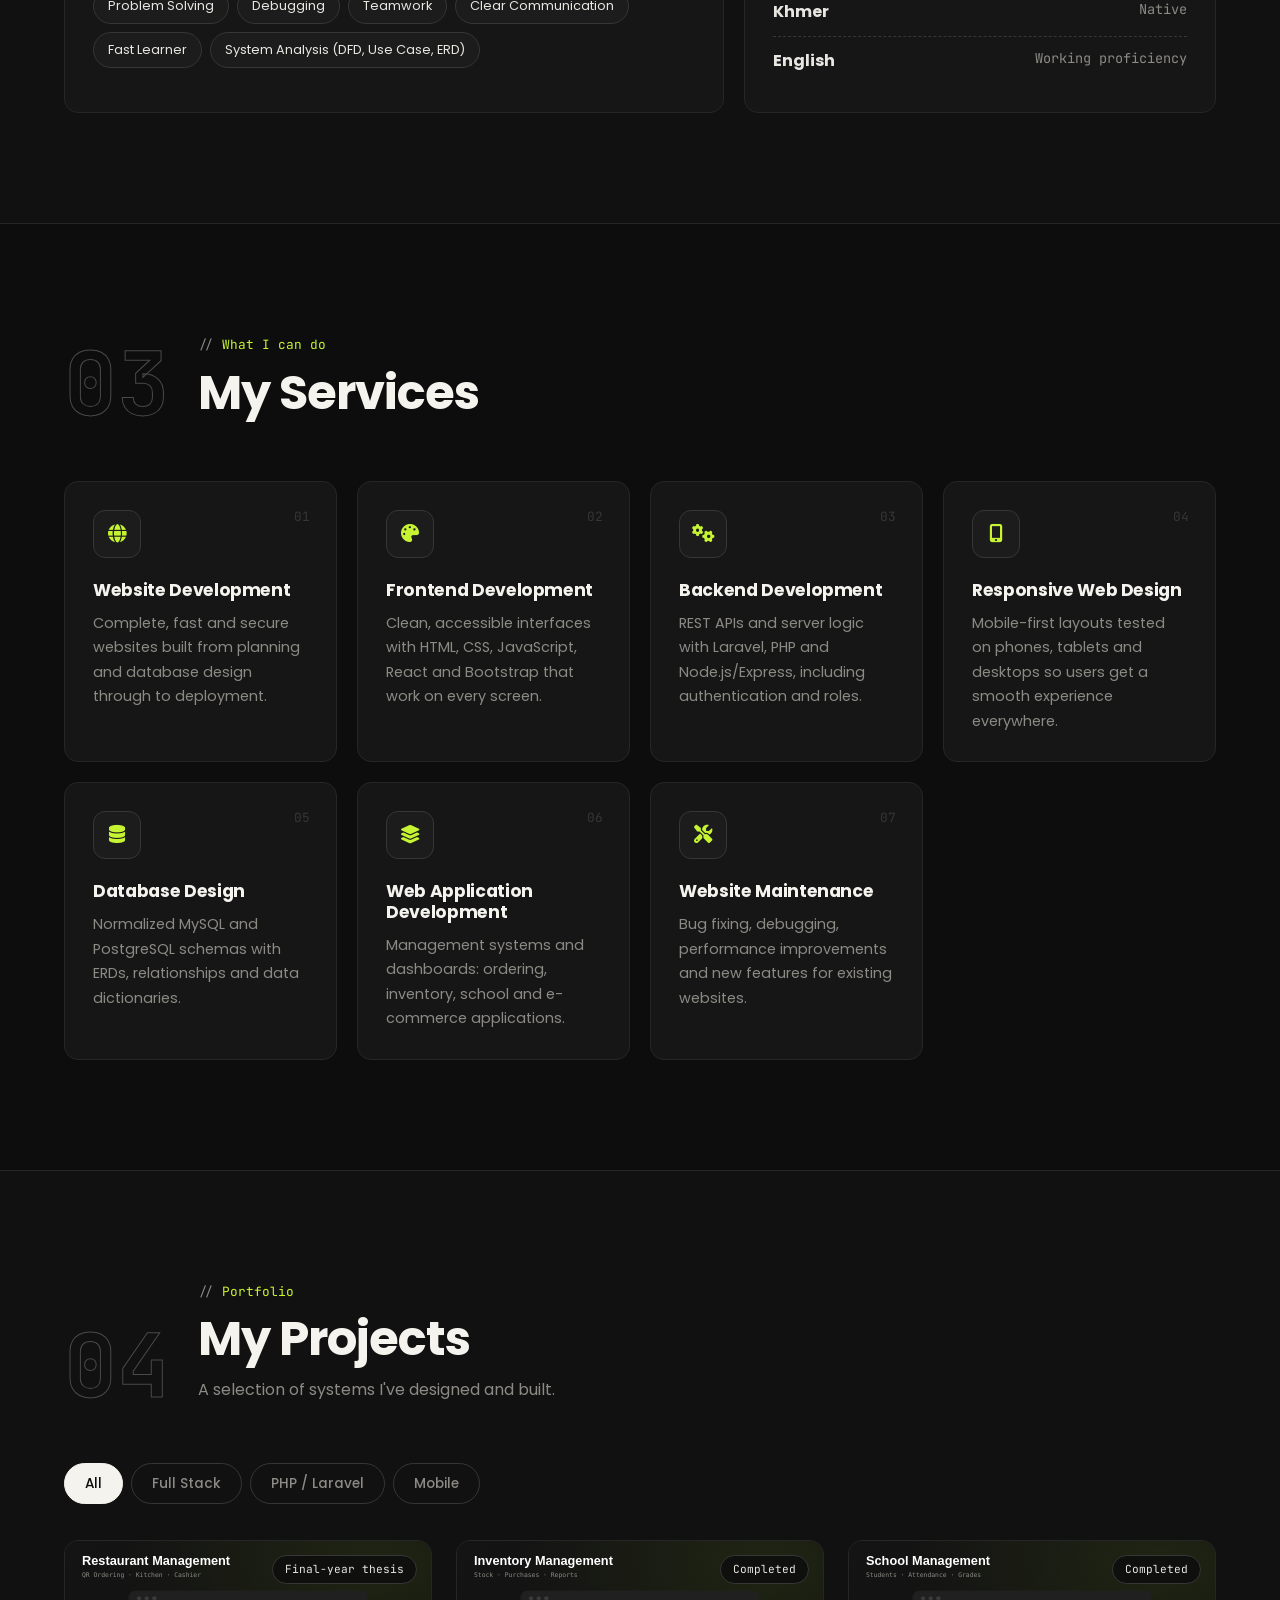
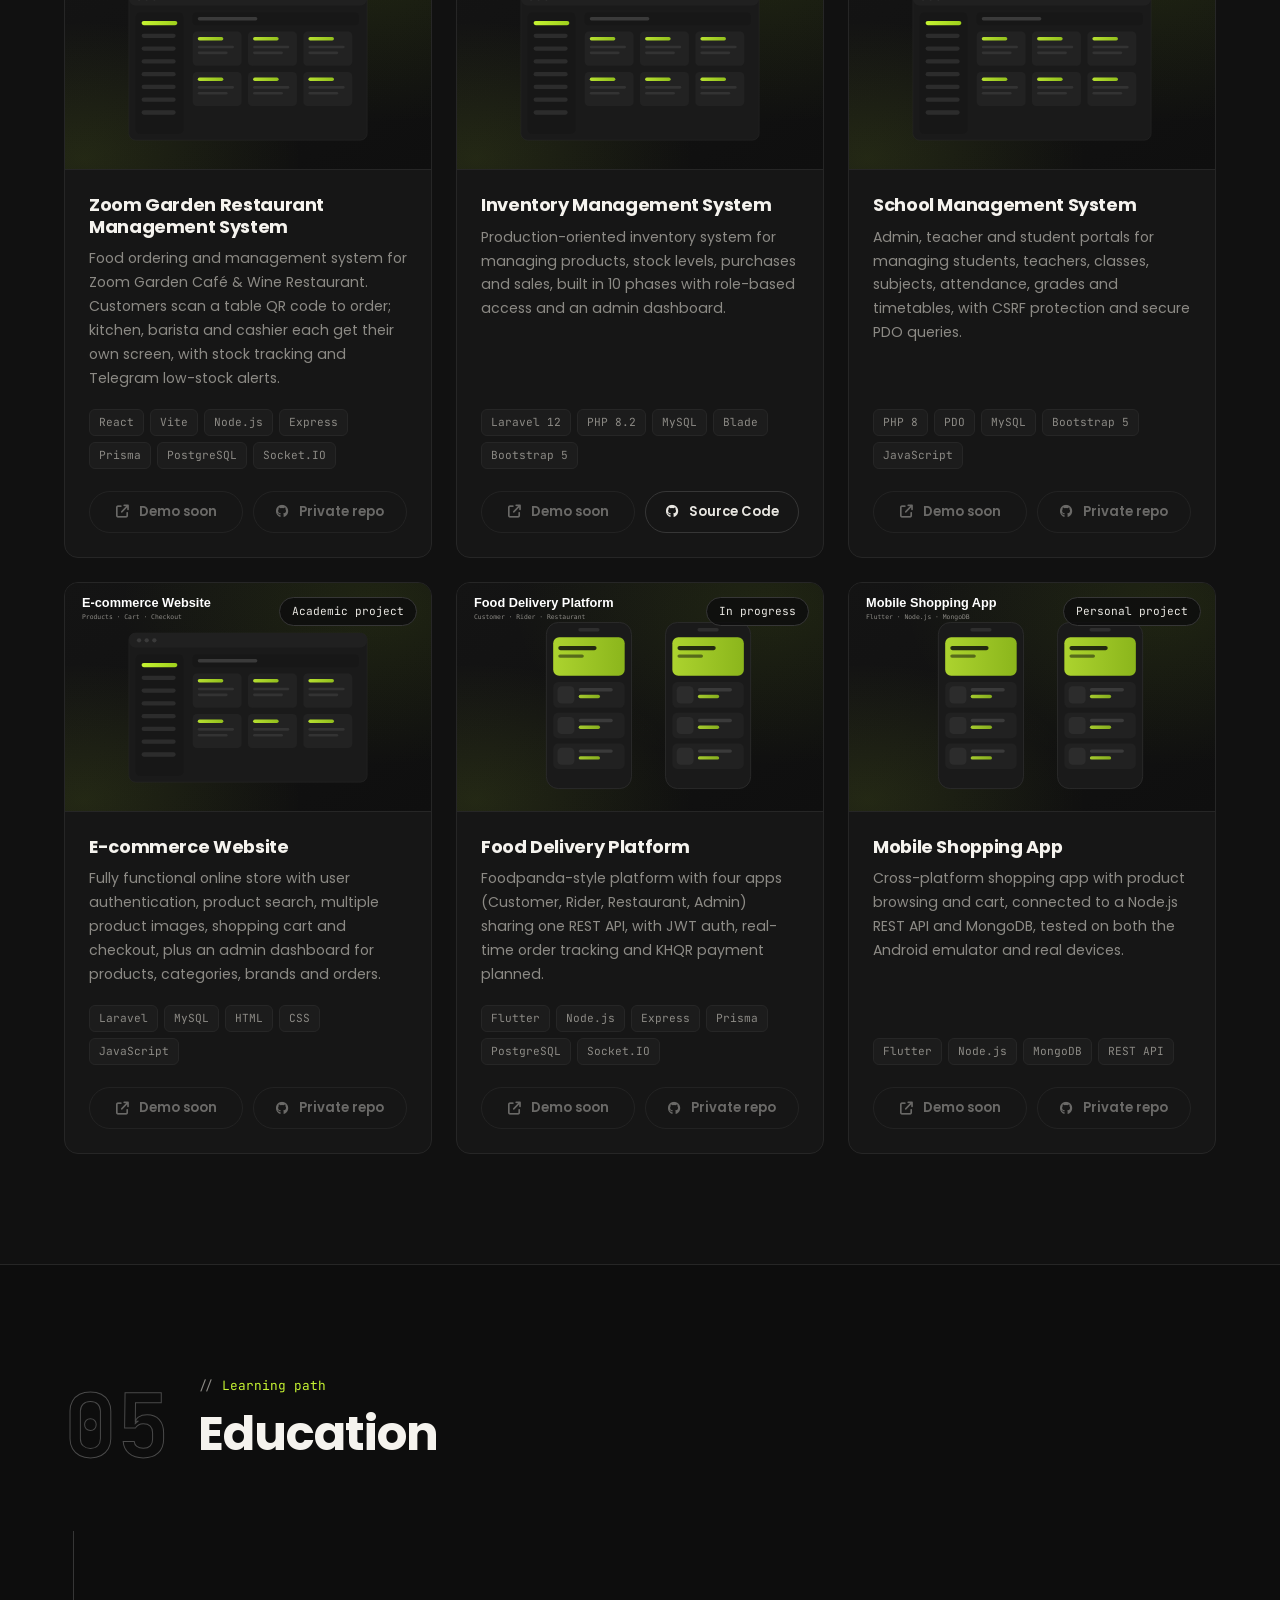
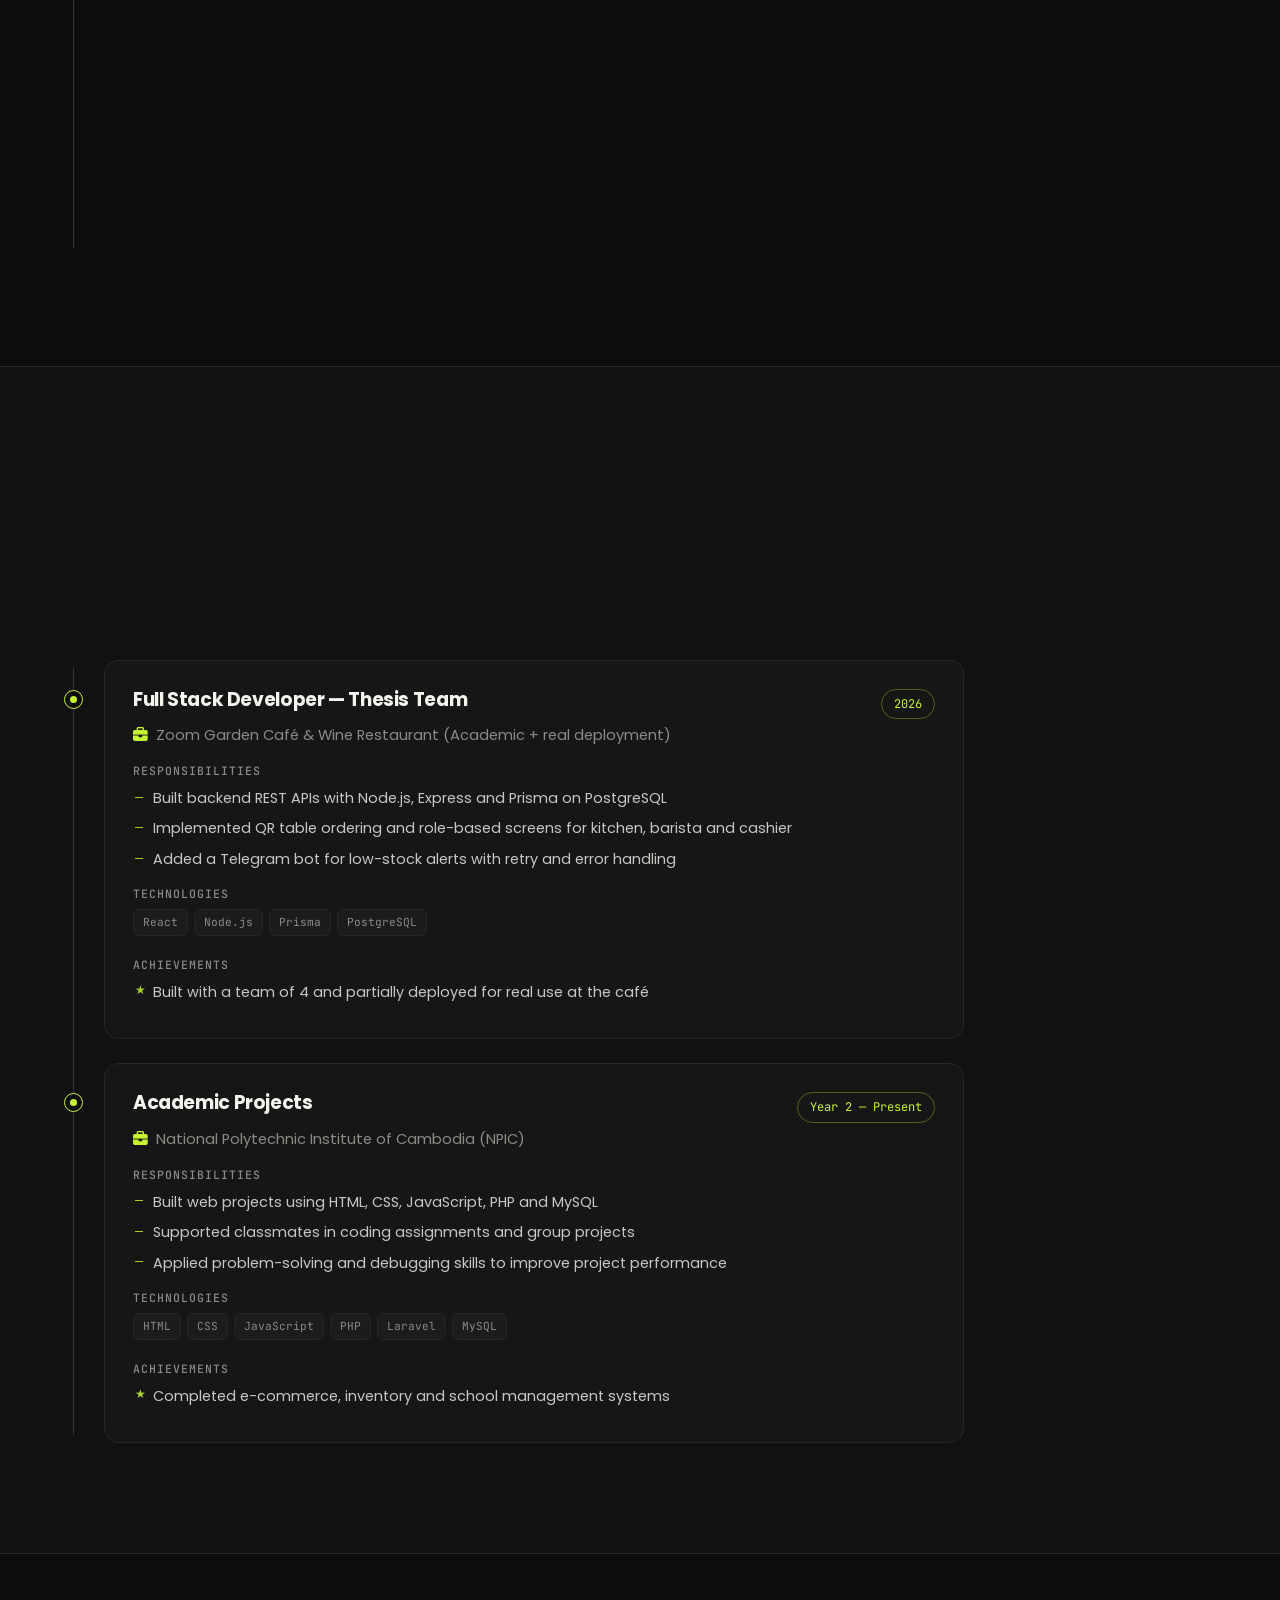
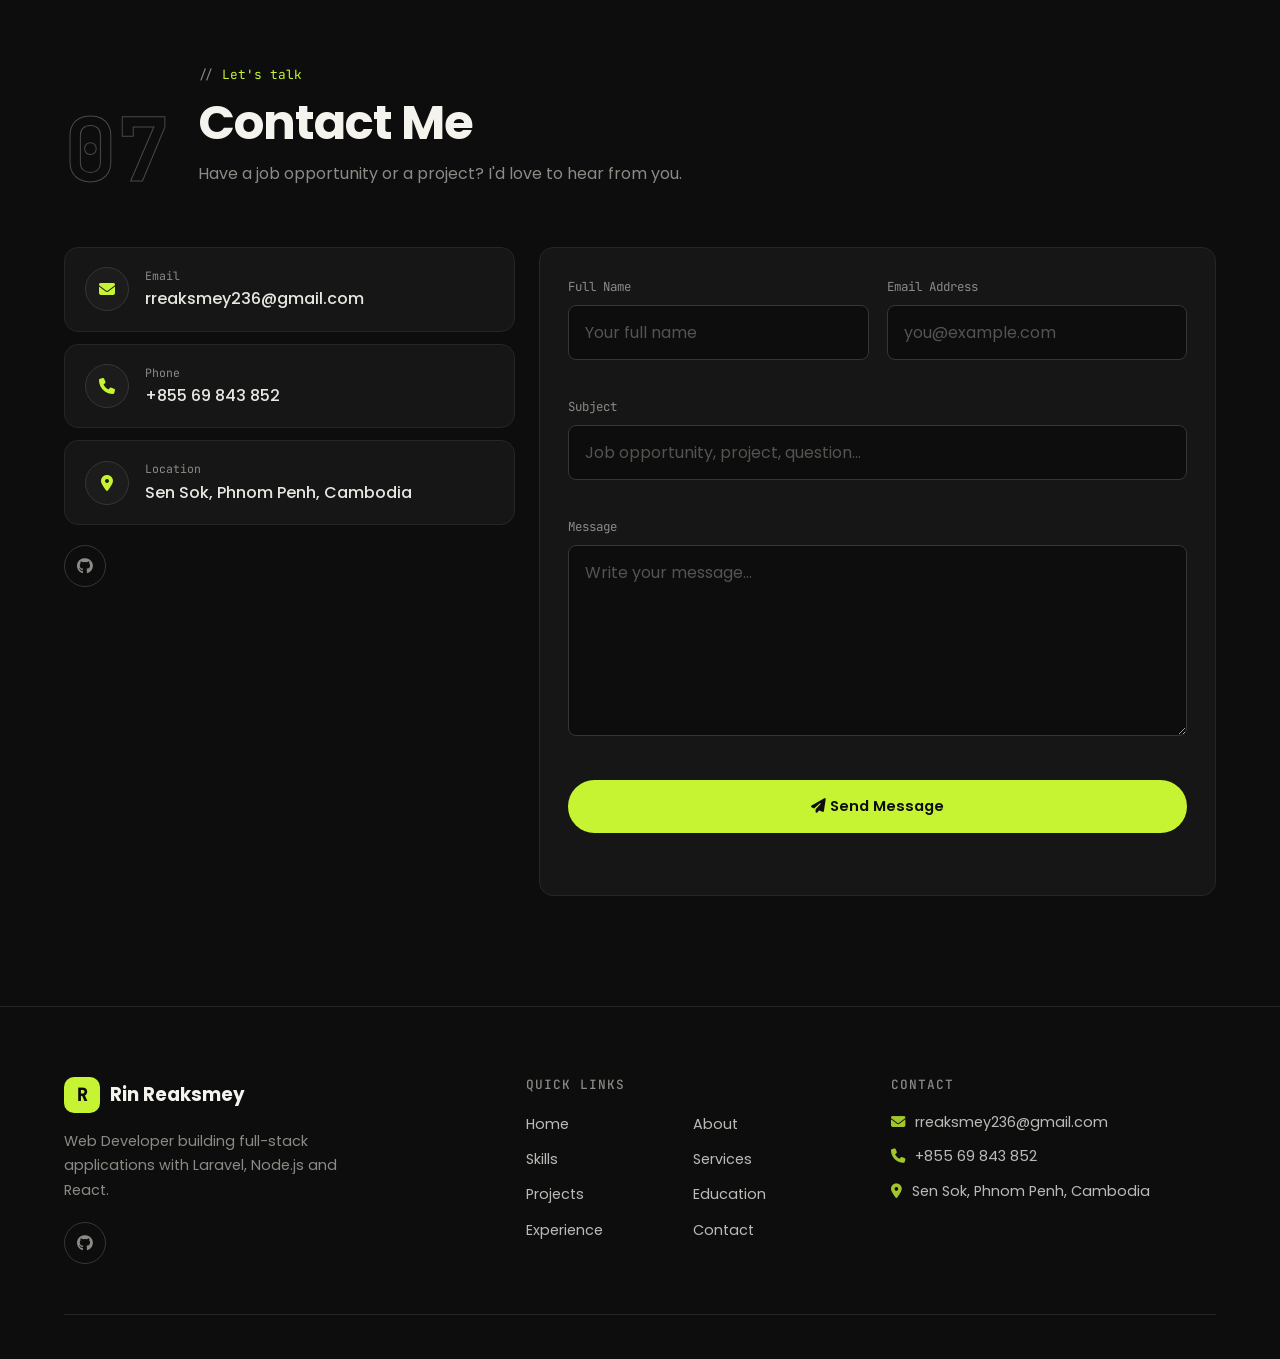
==== commit f4008507: "Update hero text" ====
--- a/index.html
+++ b/index.html
@@ -70,7 +70,7 @@
       <div class="hero__bg" aria-hidden="true"><span class="blob blob--1"></span><span class="blob blob--2"></span><span class="blob blob--3"></span></div>
       <div class="container hero__grid">
         <div class="hero__content">
-          <p class="hero__hello reveal">Open to junior web developer roles</p>
+          <p class="hero__hello reveal"> web developer </p>
           <h1 class="hero__name reveal">Rin Reaksmey<span class="text-accent">.</span></h1>
           <h2 class="hero__role reveal">
             &gt; <span class="typing" id="typing" aria-live="polite">Web Developer</span><span class="cursor" aria-hidden="true">|</span>
--- a/css/style.css
+++ b/css/style.css
@@ -0,0 +1,431 @@
+/* =====================================================================
+   Rin Reaksmey — Portfolio stylesheet
+   Design: "Graphite + Lime" — near-black, warm greys and ONE accent.
+   To change the whole look, edit --accent below (e.g. #ff8a3d orange,
+   #7dd3fc sky, #f472b6 pink). Everything else is neutral.
+
+   Sections: 1 Variables · 2 Base · 3 Utilities · 4 Buttons · 5 Loader
+   6 Navbar · 7 Hero · 8 About · 9 Skills · 10 Services · 11 Projects
+   12 Timeline · 13 Contact · 14 Footer · 15 Widgets · 16 Animations
+   17 Responsive
+   ===================================================================== */
+
+/* ---------- 1. Variables ---------- */
+:root {
+  --accent: #c6f432;            /* the only colour on the site */
+  --accent-ink: #0d0d0d;        /* text on top of the accent */
+  --accent-soft: rgba(198, 244, 50, 0.1);
+  --accent-line: rgba(198, 244, 50, 0.35);
+
+  --bg: #0d0d0d;
+  --bg-alt: #111111;
+  --surface: #161616;
+  --surface-2: #1c1c1c;
+  --border: #262626;
+  --border-strong: #363636;
+  --text: #e8e6e1;
+  --text-muted: #8c8a85;
+  --heading: #f5f3ee;
+
+  --success: var(--accent);
+  --error: #ff6b5e;
+
+  --font: "Poppins", system-ui, -apple-system, "Segoe UI", Roboto, sans-serif;
+  --mono: "JetBrains Mono", ui-monospace, "SFMono-Regular", Consolas, monospace;
+  --radius: 14px;
+  --radius-sm: 8px;
+  --shadow: 0 20px 40px rgba(0, 0, 0, 0.45);
+  --header-h: 72px;
+  --ease: cubic-bezier(0.22, 1, 0.36, 1);
+}
+
+/* ---------- 2. Base ---------- */
+*, *::before, *::after { box-sizing: border-box; margin: 0; padding: 0; }
+html { scroll-behavior: smooth; scroll-padding-top: var(--header-h); }
+body {
+  font-family: var(--font);
+  background: var(--bg);
+  color: var(--text);
+  line-height: 1.7;
+  overflow-x: hidden;
+  -webkit-font-smoothing: antialiased;
+  counter-reset: section;
+}
+body.no-scroll { overflow: hidden; }
+img { max-width: 100%; display: block; }
+a { color: inherit; text-decoration: none; }
+ul { list-style: none; }
+button, input, textarea { font: inherit; color: inherit; }
+button { cursor: pointer; background: none; border: none; }
+h1, h2, h3, h4 { color: var(--heading); line-height: 1.2; letter-spacing: -0.02em; }
+:focus-visible { outline: 2px solid var(--accent); outline-offset: 3px; border-radius: 6px; }
+::selection { background: var(--accent); color: var(--accent-ink); }
+
+::-webkit-scrollbar { width: 10px; }
+::-webkit-scrollbar-track { background: var(--bg); }
+::-webkit-scrollbar-thumb { background: var(--border-strong); border-radius: 10px; }
+::-webkit-scrollbar-thumb:hover { background: var(--accent); }
+
+/* ---------- 3. Utilities ---------- */
+.container { width: min(1160px, 90%); margin-inline: auto; }
+.section { padding: 110px 0; position: relative; border-top: 1px solid var(--border); }
+.section--alt { background: var(--bg-alt); }
+.text-gradient, .text-accent { color: var(--accent); }
+.skip-link { position: absolute; left: -999px; top: 10px; z-index: 2000; background: var(--accent); color: var(--accent-ink); padding: 8px 16px; border-radius: 8px; }
+.skip-link:focus { left: 10px; }
+
+/* Section header: numbered, left-aligned, editorial */
+.section__head { counter-increment: section; display: grid; grid-template-columns: auto 1fr; column-gap: 28px; align-items: end; margin-bottom: 60px; }
+.section__head::before {
+  content: counter(section, decimal-leading-zero);
+  grid-row: span 3; font-family: var(--mono); font-size: clamp(3rem, 7vw, 5.5rem); font-weight: 700; line-height: 0.85;
+  color: transparent; -webkit-text-stroke: 1px #4a4a4a;
+}
+.section__tag { font-family: var(--mono); font-size: 0.8rem; color: var(--accent); margin-bottom: 8px; }
+.section__tag::before { content: "// "; color: var(--text-muted); }
+.section__title { font-size: clamp(2rem, 4.2vw, 3rem); font-weight: 700; }
+.section__sub { color: var(--text-muted); margin-top: 8px; max-width: 560px; }
+
+.card {
+  background: var(--surface);
+  border: 1px solid var(--border);
+  border-radius: var(--radius);
+  padding: 28px;
+  transition: transform 0.4s var(--ease), border-color 0.3s, background 0.3s;
+}
+.card:hover { transform: translateY(-4px); border-color: var(--accent-line); }
+.card__title { font-size: 1.05rem; display: flex; align-items: center; gap: 10px; margin-bottom: 18px; }
+.card__title i { color: var(--accent); }
+
+.icon-box {
+  width: 48px; height: 48px; flex-shrink: 0; display: grid; place-items: center; border-radius: 12px;
+  background: var(--surface-2); border: 1px solid var(--border-strong); color: var(--accent); font-size: 1.15rem;
+  transition: background 0.3s, color 0.3s, transform 0.4s var(--ease);
+}
+
+.chips { display: flex; flex-wrap: wrap; gap: 8px; }
+.chip { font-size: 0.8rem; padding: 6px 14px; border-radius: 50px; color: var(--text); background: var(--surface-2); border: 1px solid var(--border-strong); }
+
+/* ---------- 4. Buttons ---------- */
+.btn {
+  display: inline-flex; align-items: center; justify-content: center; gap: 10px;
+  padding: 13px 26px; border-radius: 50px; font-weight: 600; font-size: 0.92rem;
+  transition: transform 0.3s var(--ease), background 0.3s, color 0.3s, border-color 0.3s, opacity 0.3s;
+  position: relative; white-space: nowrap; border: 1px solid transparent;
+}
+.btn--primary { background: var(--accent); color: var(--accent-ink); }
+.btn--primary:hover { transform: translateY(-3px); background: #d6ff5c; }
+.btn--outline { border-color: var(--border-strong); color: var(--heading); }
+.btn--outline:hover { border-color: var(--heading); background: var(--heading); color: var(--bg); transform: translateY(-3px); }
+.btn--sm { padding: 9px 16px; font-size: 0.82rem; }
+.btn--ghost { background: transparent; border-color: var(--border-strong); color: var(--text); }
+.btn--ghost:hover { border-color: var(--accent); color: var(--accent); }
+.btn--block { width: 100%; }
+.btn[aria-disabled="true"], .btn:disabled { opacity: 0.4; cursor: not-allowed; pointer-events: none; }
+.btn__spinner { display: none; width: 20px; height: 20px; border: 3px solid rgba(0, 0, 0, 0.25); border-top-color: var(--accent-ink); border-radius: 50%; animation: spin 0.8s linear infinite; }
+.btn.is-loading .btn__label { display: none; }
+.btn.is-loading .btn__spinner { display: inline-block; }
+
+/* ---------- 5. Loader ---------- */
+.loader { position: fixed; inset: 0; z-index: 3000; background: var(--bg); display: grid; place-items: center; transition: opacity 0.5s, visibility 0.5s; }
+.loader.hidden { opacity: 0; visibility: hidden; }
+.loader__ring { width: 48px; height: 48px; border-radius: 50%; border: 3px solid var(--border); border-top-color: var(--accent); animation: spin 0.8s linear infinite; }
+
+/* ---------- 6. Navbar ---------- */
+.header { position: fixed; inset: 0 0 auto; z-index: 1000; height: var(--header-h); transition: background 0.3s, border-color 0.3s; border-bottom: 1px solid transparent; }
+.header.scrolled { background: rgba(13, 13, 13, 0.85); backdrop-filter: blur(14px); -webkit-backdrop-filter: blur(14px); border-bottom-color: var(--border); }
+.nav { height: 100%; display: flex; align-items: center; justify-content: space-between; }
+.nav__logo { display: flex; align-items: center; gap: 10px; font-weight: 700; font-size: 1.15rem; color: var(--heading); }
+.nav__logo-mark { width: 36px; height: 36px; border-radius: 10px; display: grid; place-items: center; background: var(--accent); color: var(--accent-ink); font-family: var(--mono); font-weight: 800; }
+.nav__menu { display: flex; gap: 2px; padding: 5px; border: 1px solid var(--border); border-radius: 50px; background: rgba(22, 22, 22, 0.6); }
+.nav__link { display: block; padding: 7px 14px; font-size: 0.85rem; font-weight: 500; color: var(--text-muted); border-radius: 50px; transition: color 0.3s, background 0.3s; }
+.nav__link:hover { color: var(--heading); }
+.nav__link.active { color: var(--accent-ink); background: var(--accent); }
+
+.nav__toggle { display: none; width: 44px; height: 44px; border-radius: 12px; flex-direction: column; justify-content: center; align-items: center; gap: 5px; background: var(--surface); border: 1px solid var(--border); z-index: 1100; }
+.nav__toggle span { width: 20px; height: 2px; background: var(--text); border-radius: 2px; transition: transform 0.35s var(--ease), opacity 0.3s; }
+.nav__toggle[aria-expanded="true"] span:nth-child(1) { transform: translateY(7px) rotate(45deg); }
+.nav__toggle[aria-expanded="true"] span:nth-child(2) { opacity: 0; }
+.nav__toggle[aria-expanded="true"] span:nth-child(3) { transform: translateY(-7px) rotate(-45deg); }
+
+/* ---------- 7. Hero ---------- */
+.hero { min-height: 100vh; min-height: 100svh; display: flex; align-items: center; padding-top: calc(var(--header-h) + 40px); overflow: hidden; border-top: none; }
+/* subtle dotted grid instead of colourful blobs */
+.hero__bg {
+  position: absolute; inset: 0; pointer-events: none;
+  background-image: radial-gradient(rgba(255, 255, 255, 0.07) 1px, transparent 1px);
+  background-size: 28px 28px;
+  -webkit-mask-image: radial-gradient(ellipse 70% 60% at 60% 40%, #000 30%, transparent 75%);
+  mask-image: radial-gradient(ellipse 70% 60% at 60% 40%, #000 30%, transparent 75%);
+}
+.blob { display: none; }
+.hero__grid { position: relative; display: grid; grid-template-columns: 1.2fr 0.8fr; align-items: center; gap: 60px; }
+.hero__hello {
+  display: inline-flex; align-items: center; gap: 10px; font-family: var(--mono); font-size: 0.85rem; color: var(--text-muted);
+  padding: 6px 14px 6px 10px; border: 1px solid var(--border); border-radius: 50px; background: var(--surface);
+}
+.hero__hello::before { content: ""; width: 8px; height: 8px; border-radius: 50%; background: var(--accent); box-shadow: 0 0 0 4px var(--accent-soft); animation: pulse 2s infinite; }
+.hero__name { font-size: clamp(2.8rem, 7vw, 5.2rem); font-weight: 800; margin: 22px 0 8px; letter-spacing: -0.04em; line-height: 1; }
+.hero__role { font-family: var(--mono); font-size: clamp(1.05rem, 2.2vw, 1.4rem); font-weight: 500; color: var(--text-muted); min-height: 1.6em; }
+.typing { color: var(--accent); }
+.cursor { color: var(--accent); font-weight: 300; animation: blink 1s step-end infinite; margin-left: 1px; }
+.hero__text { color: var(--text-muted); max-width: 540px; margin: 22px 0 34px; font-size: 1.02rem; }
+.hero__actions { display: flex; flex-wrap: wrap; gap: 14px; margin-bottom: 34px; }
+
+.socials { display: flex; gap: 10px; flex-wrap: wrap; }
+.socials a {
+  width: 42px; height: 42px; display: grid; place-items: center; border-radius: 50%; font-size: 1rem;
+  border: 1px solid var(--border-strong); color: var(--text-muted);
+  transition: transform 0.3s var(--ease), background 0.3s, color 0.3s, border-color 0.3s;
+}
+.socials a:hover { background: var(--accent); color: var(--accent-ink); border-color: var(--accent); transform: translateY(-3px); }
+
+.hero__visual { position: relative; justify-self: center; }
+.hero__img-wrap { position: relative; width: min(360px, 74vw); aspect-ratio: 1; border-radius: 50%; padding: 10px; border: 1px solid var(--border-strong); }
+/* rotating dashed accent ring */
+.hero__img-wrap::before {
+  content: ""; position: absolute; inset: -14px; border-radius: 50%;
+  border: 1px dashed var(--accent-line); animation: spin 40s linear infinite;
+}
+.hero__img { width: 100%; height: 100%; object-fit: cover; border-radius: 50%; background: var(--surface); filter: saturate(0.92); }
+.hero__badge {
+  position: absolute; display: flex; align-items: center; gap: 8px; padding: 8px 14px; border-radius: 50px;
+  font-family: var(--mono); font-size: 0.78rem; font-weight: 500; color: var(--text);
+  background: rgba(22, 22, 22, 0.9); border: 1px solid var(--border-strong); backdrop-filter: blur(8px); -webkit-backdrop-filter: blur(8px);
+  animation: float 6s ease-in-out infinite;
+}
+.hero__badge i { color: var(--accent); font-size: 1rem; }
+.hero__badge--1 { top: 6%; left: -14%; }
+.hero__badge--2 { bottom: 12%; left: -18%; animation-delay: -2s; }
+.hero__badge--3 { top: 46%; right: -16%; animation-delay: -4s; }
+
+.scroll-down { position: absolute; bottom: 28px; left: 50%; transform: translateX(-50%); width: 24px; height: 40px; border: 1px solid var(--border-strong); border-radius: 20px; }
+.scroll-down span { position: absolute; top: 8px; left: 50%; width: 3px; height: 8px; margin-left: -1.5px; border-radius: 2px; background: var(--accent); animation: scrollDot 1.8s infinite; }
+
+/* ---------- 8. About ---------- */
+.about__grid { display: grid; grid-template-columns: 0.8fr 1.2fr; gap: 64px; align-items: center; }
+.about__img { position: relative; max-width: 380px; justify-self: center; width: 100%; }
+.about__photo { border-radius: var(--radius); aspect-ratio: 4/5; overflow: hidden; background: #1e1e1e; border: 1px solid var(--border-strong); }
+.about__photo img { width: 100%; height: 100%; object-fit: cover; object-position: center 30%; transform: scale(1.32); transform-origin: center 40%; filter: grayscale(0.15); transition: filter 0.5s, transform 0.8s var(--ease); }
+.about__img:hover .about__photo img { filter: none; transform: scale(1.38); }
+.about__img::before { content: ""; position: absolute; inset: 16px -16px -16px 16px; border-radius: var(--radius); border: 1px solid var(--accent-line); z-index: -1; }
+.about__exp { position: absolute; right: -18px; bottom: 28px; display: flex; align-items: center; gap: 12px; padding: 12px 18px; border-radius: 12px; background: var(--accent); }
+.about__exp strong { font-size: 1.9rem; color: var(--accent-ink); line-height: 1; }
+.about__exp span { font-size: 0.78rem; line-height: 1.3; color: var(--accent-ink); font-weight: 500; }
+.about__content h3 { font-size: 1.55rem; margin-bottom: 16px; }
+.about__content p { color: var(--text-muted); margin-bottom: 14px; }
+.about__content p strong { color: var(--heading); font-weight: 600; }
+.about__info { display: grid; grid-template-columns: repeat(2, 1fr); gap: 1px; margin: 28px 0; background: var(--border); border: 1px solid var(--border); border-radius: var(--radius); overflow: hidden; }
+.about__info li { display: grid; grid-template-columns: 22px 1fr; column-gap: 10px; padding: 14px 16px; background: var(--surface); font-size: 0.88rem; }
+.about__info i { grid-row: span 2; color: var(--text-muted); margin-top: 4px; }
+.about__info span { color: var(--text-muted); font-size: 0.72rem; font-family: var(--mono); }
+.about__info strong { font-weight: 500; word-break: break-word; }
+.status-open { color: var(--accent); }
+.stats { display: grid; grid-template-columns: repeat(3, 1fr); gap: 14px; }
+.stat { padding: 18px 16px; border-left: 2px solid var(--accent); background: var(--surface); border-radius: 0 10px 10px 0; }
+.stat strong { display: block; font-size: 2rem; font-weight: 800; color: var(--heading); line-height: 1.1; }
+.stat span { color: var(--text-muted); font-size: 0.8rem; }
+
+/* ---------- 9. Skills ---------- */
+.skills__grid { display: grid; grid-template-columns: repeat(auto-fit, minmax(320px, 1fr)); gap: 20px; }
+.skill-card__head { display: flex; align-items: center; gap: 14px; margin-bottom: 24px; padding-bottom: 18px; border-bottom: 1px solid var(--border); }
+.skill-card__head h3 { font-size: 1.1rem; }
+.skill-card__head p { color: var(--text-muted); font-size: 0.75rem; font-family: var(--mono); }
+.skill { margin-bottom: 16px; }
+.skill:last-child { margin-bottom: 0; }
+.skill__top { display: flex; align-items: center; justify-content: space-between; font-size: 0.88rem; margin-bottom: 8px; }
+.skill__name { display: flex; align-items: center; gap: 9px; }
+.skill__name i { width: 18px; text-align: center; color: var(--text-muted); }
+.skill__pct { color: var(--text-muted); font-size: 0.75rem; font-family: var(--mono); }
+.skill__bar { height: 4px; border-radius: 4px; background: var(--border); overflow: hidden; }
+.skill__fill { height: 100%; width: 0; border-radius: 4px; background: var(--accent); transition: width 1.4s var(--ease); }
+.skills__extra { display: grid; grid-template-columns: 1.4fr 1fr; gap: 20px; margin-top: 20px; }
+.lang-list li { display: flex; justify-content: space-between; padding: 10px 0; border-bottom: 1px dashed var(--border-strong); }
+.lang-list li:last-child { border-bottom: none; }
+.lang-list span { color: var(--text-muted); font-size: 0.85rem; font-family: var(--mono); }
+
+/* ---------- 10. Services ---------- */
+.services__grid { display: grid; grid-template-columns: repeat(auto-fit, minmax(250px, 1fr)); gap: 20px; counter-reset: service; }
+.service { position: relative; overflow: hidden; counter-increment: service; }
+.service::after {
+  content: counter(service, decimal-leading-zero); position: absolute; top: 24px; right: 26px;
+  font-family: var(--mono); font-size: 0.8rem; color: var(--border-strong); transition: color 0.3s;
+}
+.service h3 { font-size: 1.08rem; margin: 22px 0 10px; }
+.service p { color: var(--text-muted); font-size: 0.9rem; }
+.service:hover .icon-box { background: var(--accent); color: var(--accent-ink); border-color: var(--accent); transform: rotate(-6deg); }
+.service:hover::after { color: var(--accent); }
+
+/* ---------- 11. Projects ---------- */
+.filters { display: flex; flex-wrap: wrap; gap: 8px; margin-bottom: 36px; }
+.filter-btn { padding: 8px 20px; border-radius: 50px; font-size: 0.85rem; font-weight: 500; color: var(--text-muted); border: 1px solid var(--border-strong); transition: all 0.3s; }
+.filter-btn:hover { color: var(--heading); border-color: var(--heading); }
+.filter-btn.active { background: var(--heading); color: var(--bg); border-color: var(--heading); }
+.projects__grid { display: grid; grid-template-columns: repeat(auto-fill, minmax(330px, 1fr)); gap: 24px; }
+.project { padding: 0; overflow: hidden; display: flex; flex-direction: column; }
+.project.is-hidden { display: none; }
+.project.is-entering { animation: popIn 0.5s var(--ease) both; }
+.project__thumb { position: relative; aspect-ratio: 16/10; overflow: hidden; background: var(--surface-2); border-bottom: 1px solid var(--border); }
+.project__thumb img { width: 100%; height: 100%; object-fit: cover; transition: transform 0.6s var(--ease); }
+.project:hover .project__thumb img { transform: scale(1.05); }
+.project__status { position: absolute; top: 14px; right: 14px; padding: 4px 12px; font-family: var(--mono); font-size: 0.7rem; border-radius: 50px; color: var(--text); background: rgba(13, 13, 13, 0.85); border: 1px solid var(--border-strong); }
+.project__body { padding: 24px; display: flex; flex-direction: column; flex: 1; }
+.project__title { font-size: 1.12rem; margin-bottom: 10px; }
+.project__desc { color: var(--text-muted); font-size: 0.88rem; margin-bottom: 18px; flex: 1; }
+.project__tech { display: flex; flex-wrap: wrap; gap: 6px; margin-bottom: 22px; }
+.project__tech li { font-family: var(--mono); font-size: 0.7rem; padding: 3px 9px; border-radius: 6px; color: var(--text-muted); background: var(--surface-2); border: 1px solid var(--border); }
+.project__links { display: flex; gap: 10px; flex-wrap: wrap; }
+.project__links .btn { flex: 1; }
+
+/* ---------- 12. Timeline (Education & Experience) ---------- */
+.timeline { position: relative; max-width: 900px; padding-left: 40px; }
+.timeline::before { content: ""; position: absolute; left: 9px; top: 8px; bottom: 8px; width: 1px; background: var(--border-strong); }
+.timeline__item { position: relative; margin-bottom: 24px; }
+.timeline__item:last-child { margin-bottom: 0; }
+.timeline__dot { position: absolute; left: -40px; top: 30px; width: 19px; height: 19px; border-radius: 50%; background: var(--bg); border: 1px solid var(--accent); display: grid; place-items: center; }
+.timeline__dot::after { content: ""; width: 7px; height: 7px; border-radius: 50%; background: var(--accent); }
+.timeline__head { display: flex; flex-wrap: wrap; justify-content: space-between; gap: 10px; margin-bottom: 4px; }
+.timeline__title { font-size: 1.18rem; }
+.timeline__period { font-family: var(--mono); font-size: 0.75rem; padding: 4px 12px; border-radius: 50px; color: var(--accent); border: 1px solid var(--accent-line); height: fit-content; white-space: nowrap; }
+.timeline__org { color: var(--text-muted); font-size: 0.92rem; margin-bottom: 12px; }
+.timeline__org i { color: var(--accent); margin-right: 4px; }
+.timeline__label { font-family: var(--mono); font-size: 0.72rem; text-transform: uppercase; letter-spacing: 1px; color: var(--text-muted); margin: 16px 0 8px; font-weight: 500; }
+.timeline__list li { position: relative; padding-left: 20px; color: var(--text); opacity: 0.85; font-size: 0.9rem; margin-bottom: 6px; }
+.timeline__list li::before { content: ""; position: absolute; left: 2px; top: 0.75em; width: 8px; height: 1px; background: var(--accent); }
+.timeline__list--trophy li::before { content: "★"; width: auto; height: auto; background: none; top: 0; font-size: 0.75rem; color: var(--accent); }
+
+/* ---------- 13. Contact ---------- */
+.contact__grid { display: grid; grid-template-columns: 0.8fr 1.2fr; gap: 24px; align-items: start; }
+.contact__info { display: flex; flex-direction: column; gap: 12px; }
+.contact__item { display: flex; align-items: center; gap: 16px; padding: 18px 20px; border-radius: var(--radius); background: var(--surface); border: 1px solid var(--border); transition: border-color 0.3s, transform 0.3s var(--ease); }
+a.contact__item:hover { border-color: var(--accent-line); transform: translateX(6px); }
+.contact__item i { width: 44px; height: 44px; flex-shrink: 0; display: grid; place-items: center; border-radius: 50%; background: var(--surface-2); border: 1px solid var(--border-strong); color: var(--accent); font-size: 1rem; }
+.contact__item span { display: block; color: var(--text-muted); font-size: 0.72rem; font-family: var(--mono); }
+.contact__item strong { font-weight: 500; word-break: break-word; }
+.contact__info .socials { margin-top: 8px; }
+
+.form__row { display: grid; grid-template-columns: 1fr 1fr; gap: 18px; }
+.form__group { margin-bottom: 16px; }
+.form__group label { display: block; font-size: 0.78rem; font-family: var(--mono); color: var(--text-muted); margin-bottom: 8px; }
+.form__group input, .form__group textarea {
+  width: 100%; padding: 13px 16px; border-radius: var(--radius-sm); background: var(--bg); border: 1px solid var(--border-strong);
+  transition: border-color 0.3s, box-shadow 0.3s; resize: vertical;
+}
+.form__group input::placeholder, .form__group textarea::placeholder { color: #55534f; }
+.form__group input:focus, .form__group textarea:focus { outline: none; border-color: var(--accent); box-shadow: 0 0 0 3px var(--accent-soft); }
+.form__group.invalid input, .form__group.invalid textarea { border-color: var(--error); }
+.form__group.valid input, .form__group.valid textarea { border-color: var(--accent-line); }
+.form__error { display: block; min-height: 1.2em; color: var(--error); font-size: 0.76rem; margin-top: 5px; }
+.form__status { margin-top: 14px; font-size: 0.88rem; text-align: center; min-height: 1.4em; }
+.form__status.success { color: var(--accent); }
+.form__status.error { color: var(--error); }
+
+/* ---------- 14. Footer ---------- */
+.footer { background: var(--bg); border-top: 1px solid var(--border); padding-top: 70px; }
+.footer__grid { display: grid; grid-template-columns: 1.3fr 1fr 1fr; gap: 40px; padding-bottom: 50px; }
+.footer__text { color: var(--text-muted); font-size: 0.9rem; margin: 16px 0 20px; max-width: 320px; }
+.footer__title { font-family: var(--mono); font-size: 0.8rem; font-weight: 500; color: var(--text-muted); margin-bottom: 18px; text-transform: uppercase; letter-spacing: 1px; }
+.footer__links { display: grid; grid-template-columns: 1fr 1fr; gap: 8px; }
+.footer__links a, .footer__contact li { color: var(--text); opacity: 0.8; font-size: 0.9rem; transition: color 0.3s, opacity 0.3s; }
+.footer__links a:hover { color: var(--accent); opacity: 1; }
+.footer__contact li { display: flex; gap: 10px; align-items: baseline; margin-bottom: 10px; word-break: break-word; }
+.footer__contact i { color: var(--accent); }
+.footer__bottom { display: flex; justify-content: space-between; flex-wrap: wrap; gap: 10px; padding: 22px 0; border-top: 1px solid var(--border); color: var(--text-muted); font-size: 0.8rem; font-family: var(--mono); }
+
+/* ---------- 15. Widgets ---------- */
+.back-to-top {
+  position: fixed; right: 24px; bottom: 24px; z-index: 900; width: 46px; height: 46px; border-radius: 50%;
+  background: var(--accent); color: var(--accent-ink);
+  opacity: 0; visibility: hidden; transform: translateY(20px); transition: all 0.4s var(--ease);
+}
+.back-to-top.show { opacity: 1; visibility: visible; transform: translateY(0); }
+.back-to-top:hover { transform: translateY(-4px); }
+
+.toast {
+  position: fixed; left: 50%; bottom: 30px; z-index: 2000; transform: translate(-50%, 160%); max-width: 92vw;
+  padding: 12px 20px; border-radius: 50px; background: var(--surface-2); border: 1px solid var(--border-strong); box-shadow: var(--shadow);
+  font-size: 0.88rem; transition: transform 0.45s var(--ease);
+}
+.toast.show { transform: translate(-50%, 0); }
+.toast.success { border-color: var(--accent-line); }
+.toast.error { border-color: var(--error); }
+
+/* ---------- 16. Animations ---------- */
+/* Content is only hidden for the reveal animation once script.js has started successfully */
+.js-ready .reveal { opacity: 0; transform: translateY(32px); transition: opacity 0.8s var(--ease), transform 0.8s var(--ease); }
+.js-ready .reveal.visible { opacity: 1; transform: none; }
+
+@keyframes spin { to { transform: rotate(360deg); } }
+@keyframes blink { 50% { opacity: 0; } }
+@keyframes float { 0%, 100% { transform: translateY(0); } 50% { transform: translateY(-12px); } }
+@keyframes pulse { 0%, 100% { box-shadow: 0 0 0 4px var(--accent-soft); } 50% { box-shadow: 0 0 0 8px transparent; } }
+@keyframes scrollDot { 0% { opacity: 1; transform: translateY(0); } 100% { opacity: 0; transform: translateY(14px); } }
+@keyframes popIn { from { opacity: 0; transform: translateY(16px); } to { opacity: 1; transform: none; } }
+
+@media (prefers-reduced-motion: reduce) {
+  html { scroll-behavior: auto; }
+  *, *::before, *::after { animation-duration: 0.01ms !important; animation-iteration-count: 1 !important; transition-duration: 0.01ms !important; }
+  .js-ready .reveal { opacity: 1; transform: none; }
+}
+
+/* ---------- 17. Responsive ---------- */
+@media (max-width: 1100px) {
+  .nav__link { padding: 7px 10px; font-size: 0.8rem; }
+}
+
+@media (max-width: 960px) {
+  .section { padding: 90px 0; }
+  .nav__toggle { display: flex; }
+  .nav__menu {
+    position: fixed; top: 0; right: 0; height: 100vh; height: 100dvh; width: min(300px, 80vw);
+    flex-direction: column; gap: 4px; padding: 96px 24px 30px; border-radius: 0; border: none;
+    background: rgba(17, 17, 17, 0.98); backdrop-filter: blur(16px); -webkit-backdrop-filter: blur(16px);
+    border-left: 1px solid var(--border);
+    transform: translateX(100%); transition: transform 0.45s var(--ease); visibility: hidden;
+  }
+  .nav__menu.open { transform: translateX(0); visibility: visible; }
+  .nav__link { font-size: 1rem; padding: 12px 18px; }
+
+  .hero__grid { grid-template-columns: 1fr; text-align: center; gap: 50px; }
+  .hero__visual { order: -1; }
+  .hero__text { margin-inline: auto; }
+  .hero__actions, .hero__content .socials { justify-content: center; }
+  .hero__img-wrap { width: min(280px, 66vw); }
+  .hero__badge--1 { left: -10%; } .hero__badge--2 { left: -12%; } .hero__badge--3 { right: -10%; }
+  .scroll-down { display: none; }
+
+  .about__grid { grid-template-columns: 1fr; gap: 50px; }
+  .about__img { max-width: 320px; }
+  .skills__extra, .contact__grid { grid-template-columns: 1fr; }
+  .footer__grid { grid-template-columns: 1fr 1fr; }
+  .footer__grid > div:first-child { grid-column: 1 / -1; }
+}
+
+@media (max-width: 600px) {
+  :root { --header-h: 64px; }
+  .section { padding: 72px 0; }
+  .section__head { column-gap: 16px; margin-bottom: 40px; }
+  .section__head::before { font-size: 2.8rem; }
+  .card { padding: 22px; }
+  .hero { padding-top: calc(var(--header-h) + 30px); }
+  .hero__actions .btn { flex: 1 1 100%; }
+  .hero__badge { font-size: 0.68rem; padding: 6px 10px; }
+  .hero__badge--1 { left: -6%; top: 0; } .hero__badge--2 { left: -6%; bottom: 4%; } .hero__badge--3 { right: -6%; }
+  .about__info { grid-template-columns: 1fr; }
+  .about__exp { right: -6px; bottom: 18px; padding: 10px 14px; }
+  .about__img::before { inset: 10px -10px -10px 10px; }
+  .stat strong { font-size: 1.5rem; }
+  .stat { padding: 14px 10px; }
+  .skills__grid, .projects__grid { grid-template-columns: 1fr; }
+  .form__row { grid-template-columns: 1fr; gap: 0; }
+  .timeline { padding-left: 32px; }
+  .timeline::before { left: 7px; }
+  .timeline__dot { left: -32px; width: 15px; height: 15px; }
+  .footer__grid { grid-template-columns: 1fr; }
+  .footer__bottom { justify-content: center; text-align: center; }
+  .back-to-top { right: 16px; bottom: 16px; width: 42px; height: 42px; }
+}
+
+/* Developer error banner (shown only when js/data.js has a mistake) */
+.dev-error { position: fixed; left: 16px; right: 16px; bottom: 16px; z-index: 4000; padding: 16px 20px; border-radius: 12px; background: #2a1212; border: 1px solid var(--error); color: #ffd9d5; font-size: 0.9rem; }
+.dev-error code { font-family: var(--mono); color: #fff; }
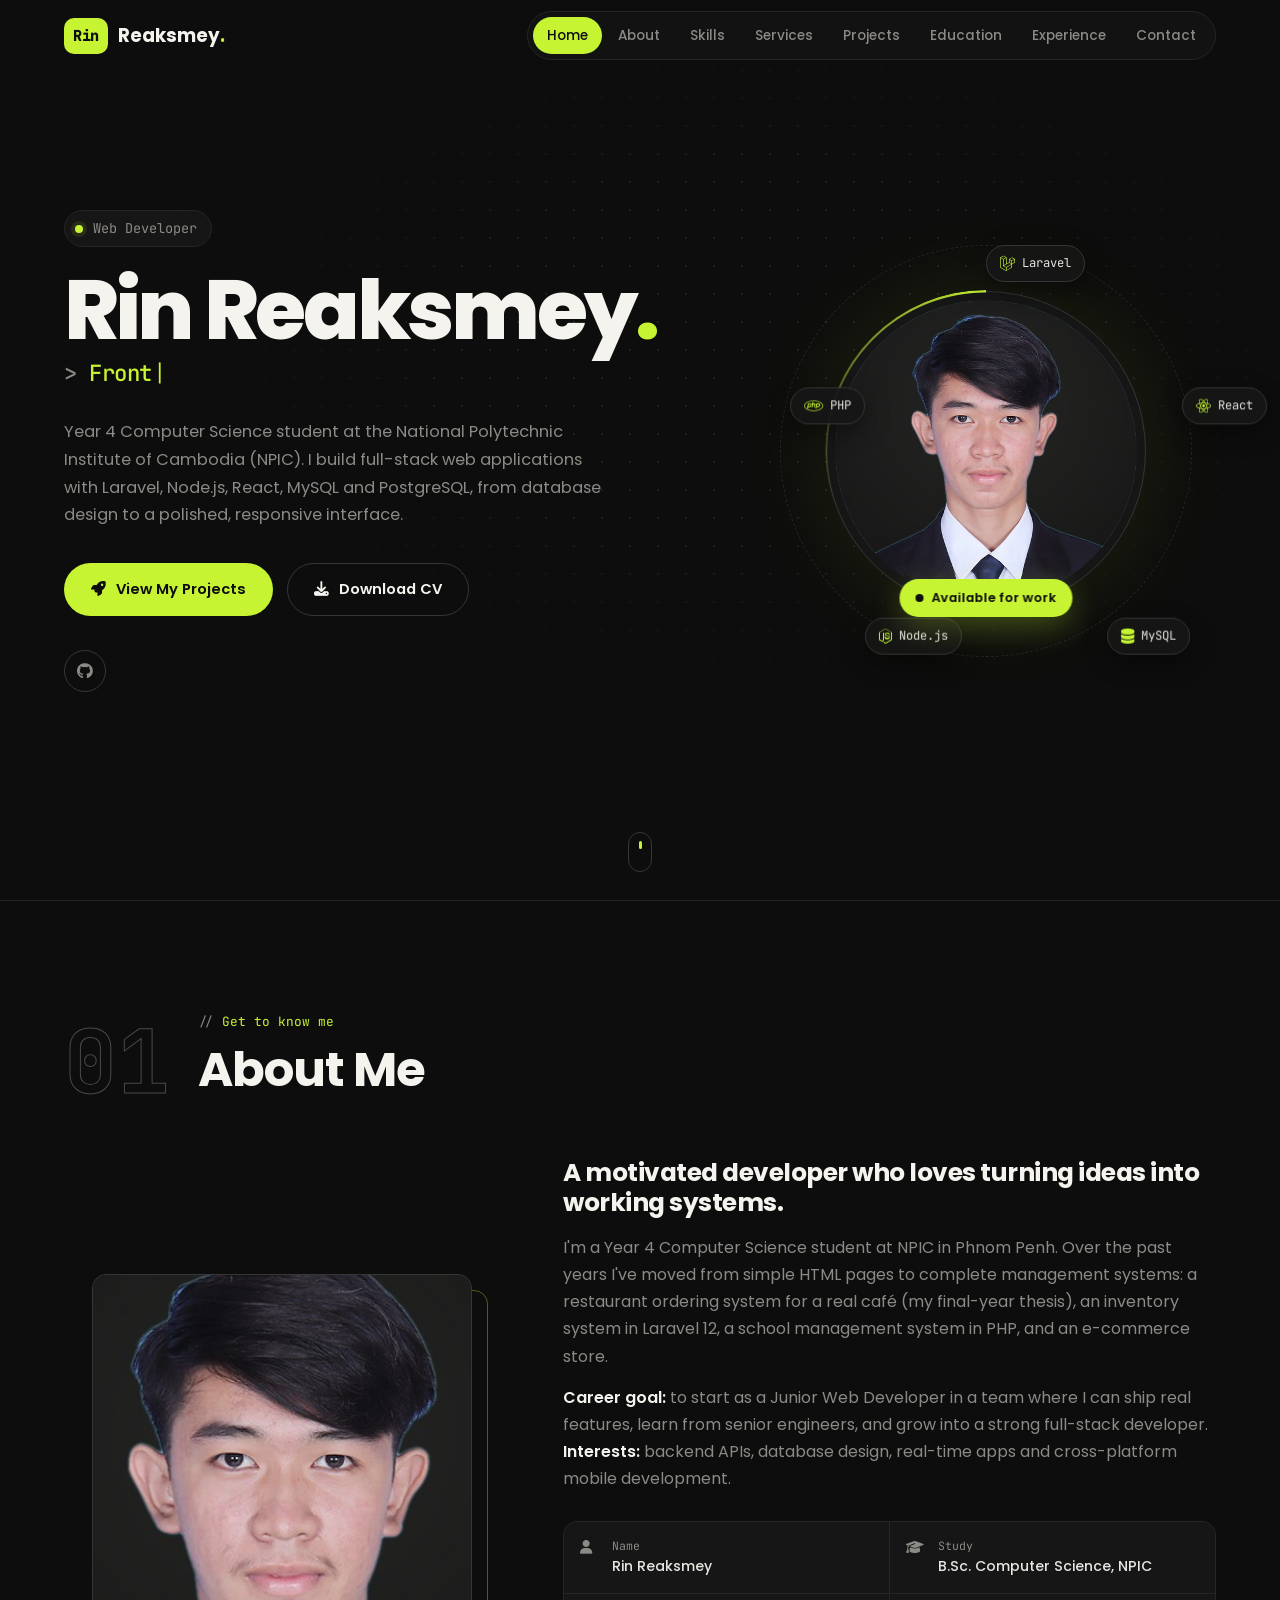
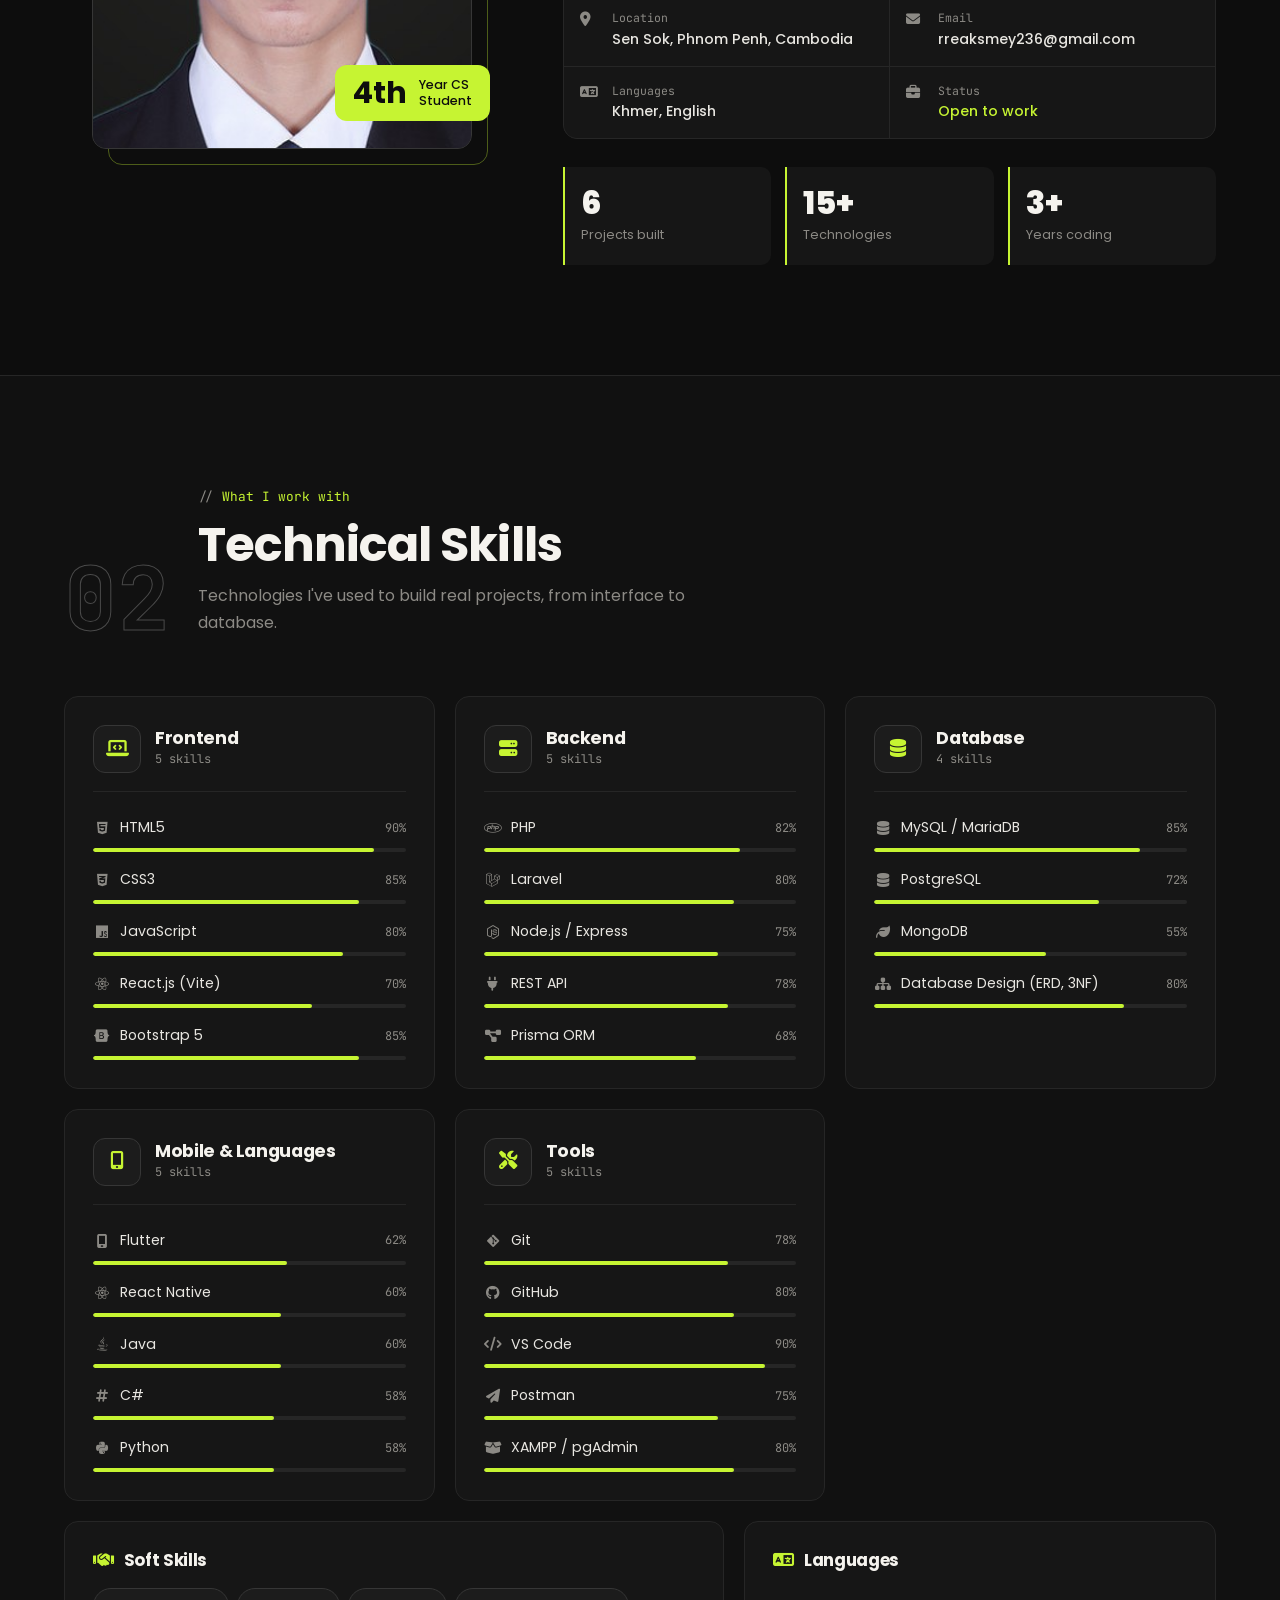
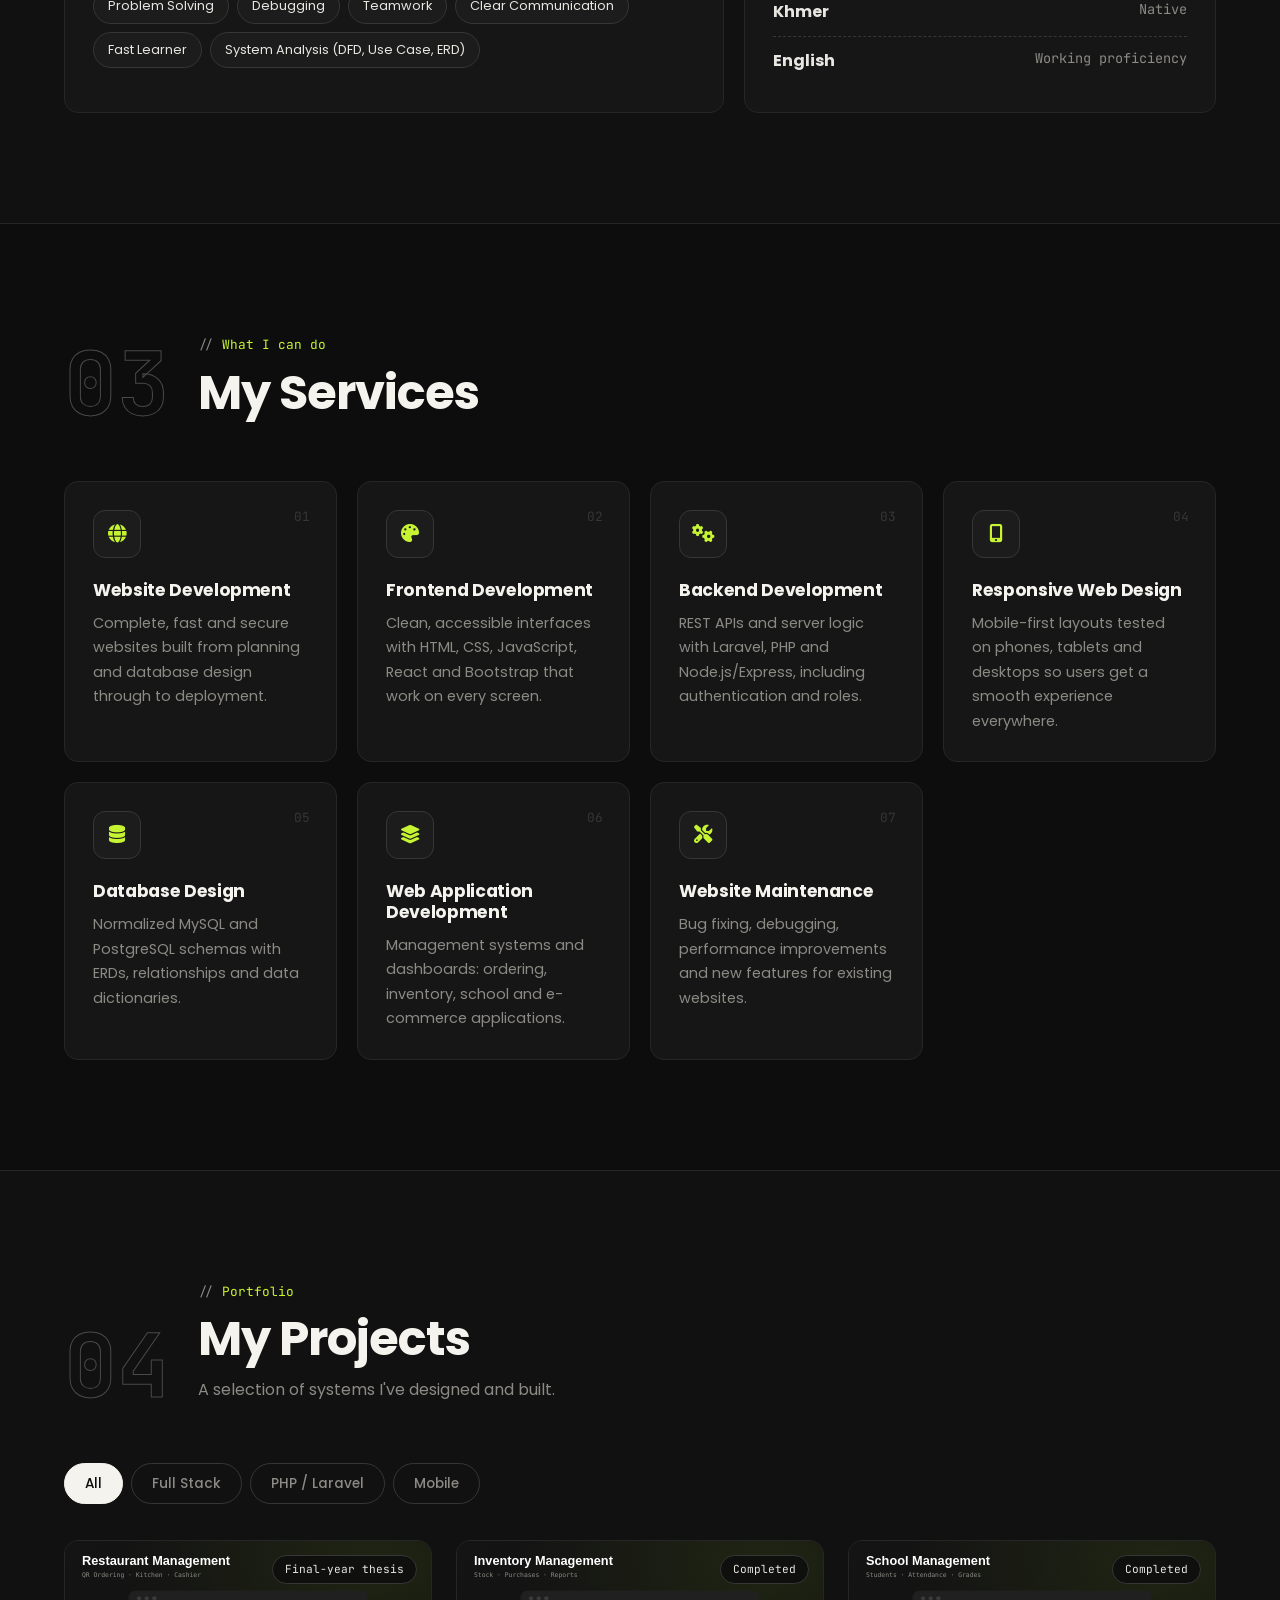
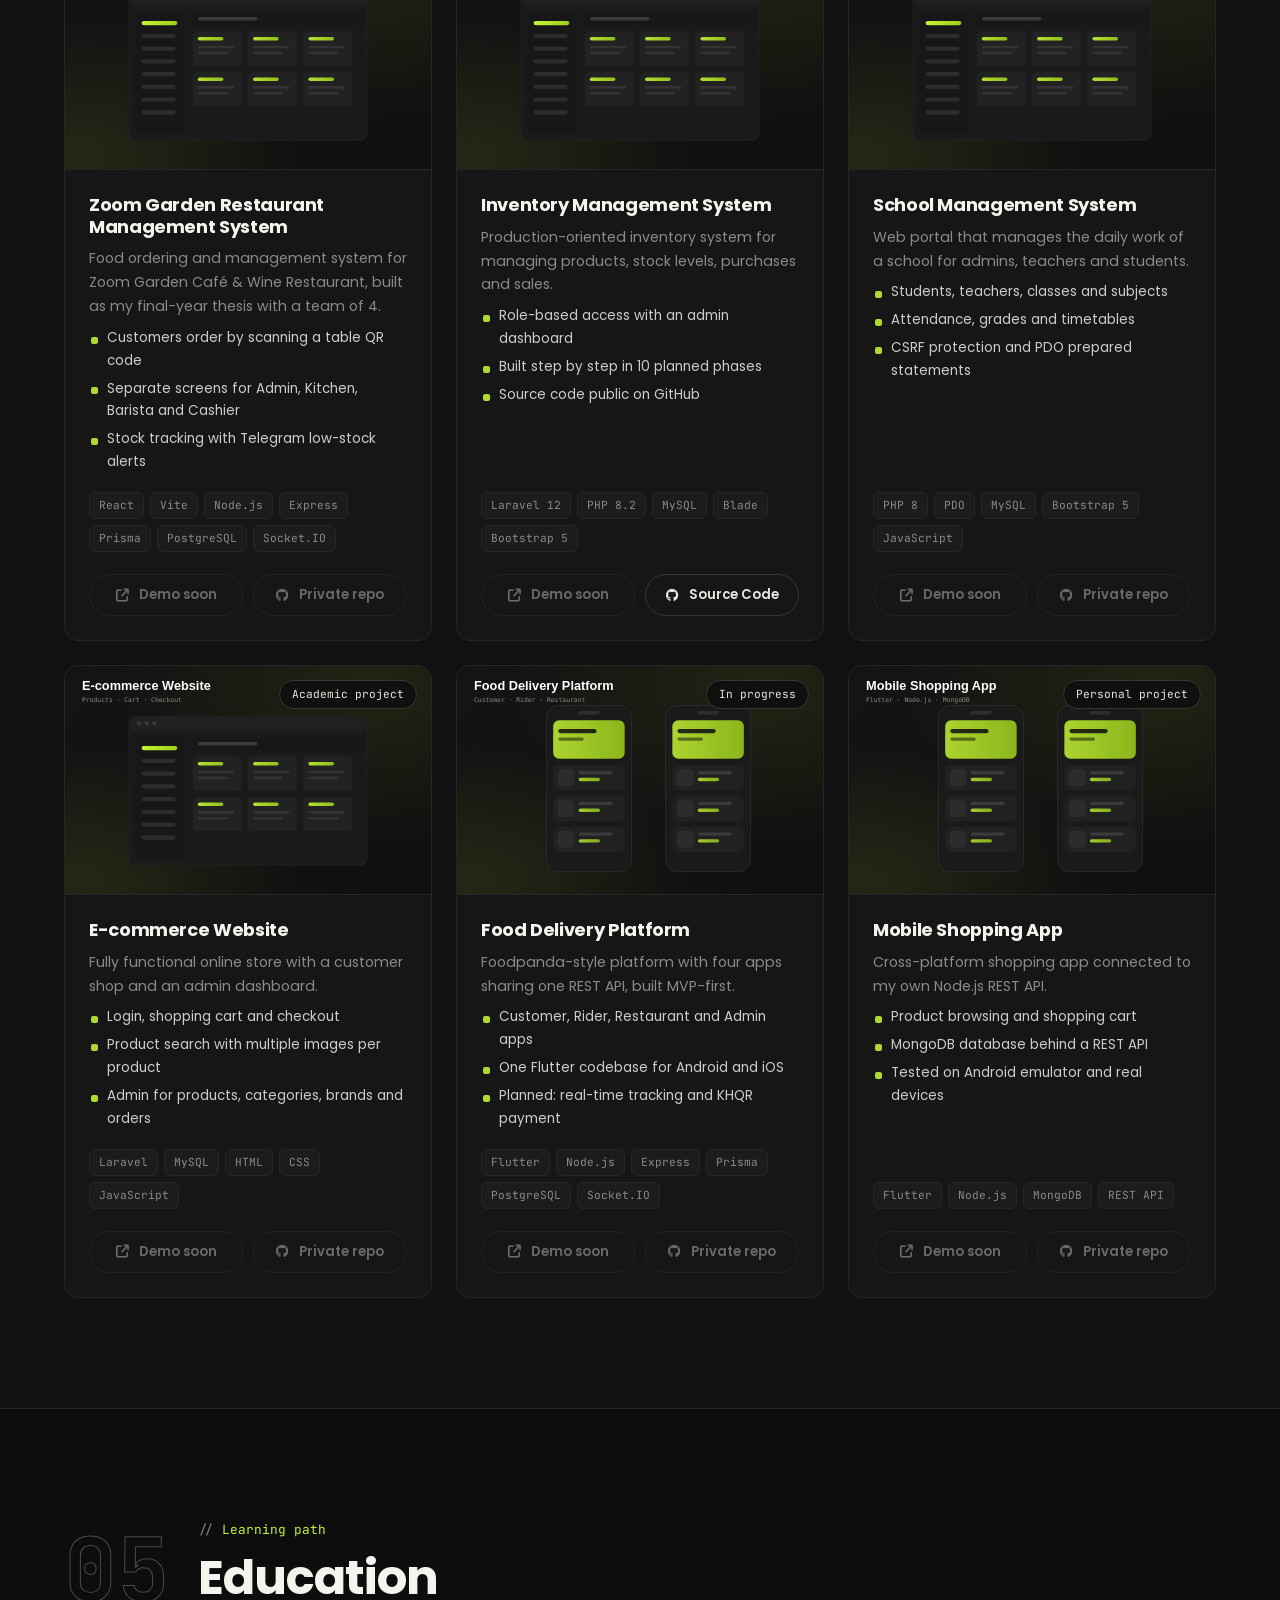
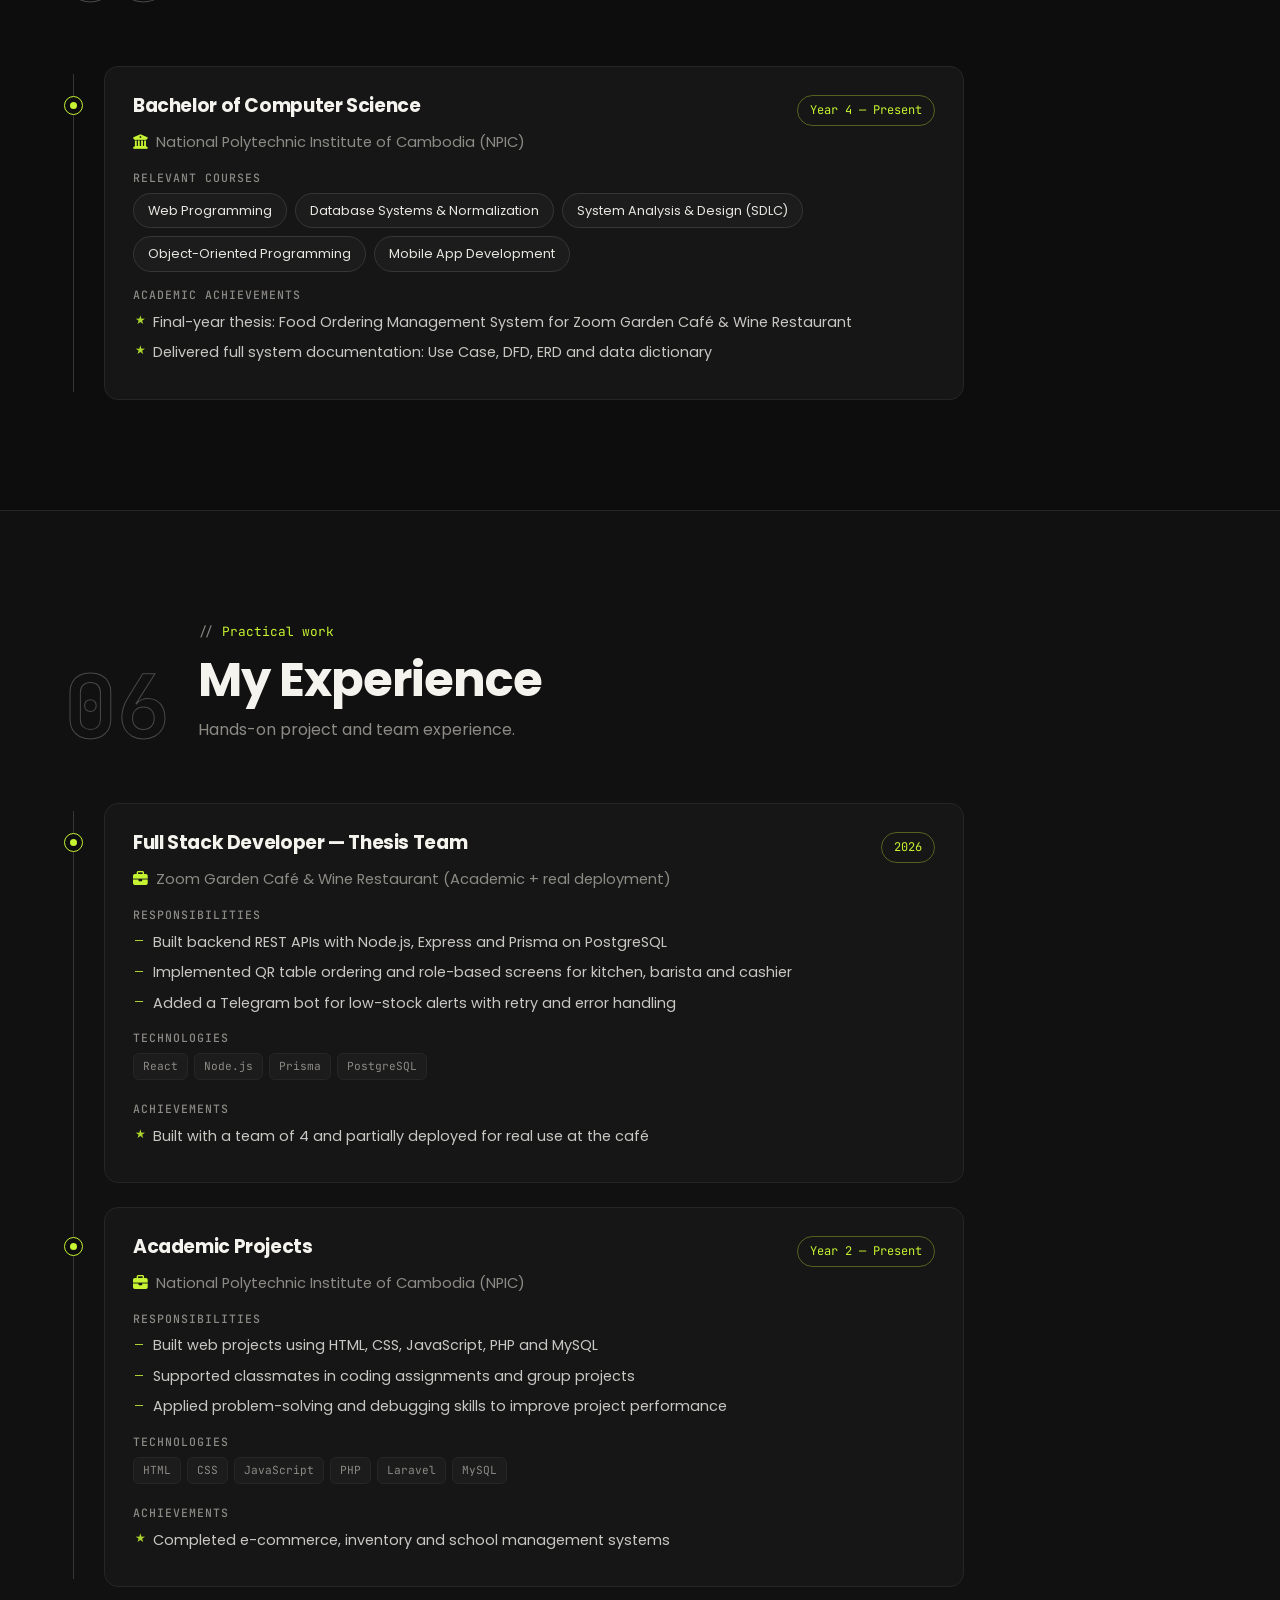
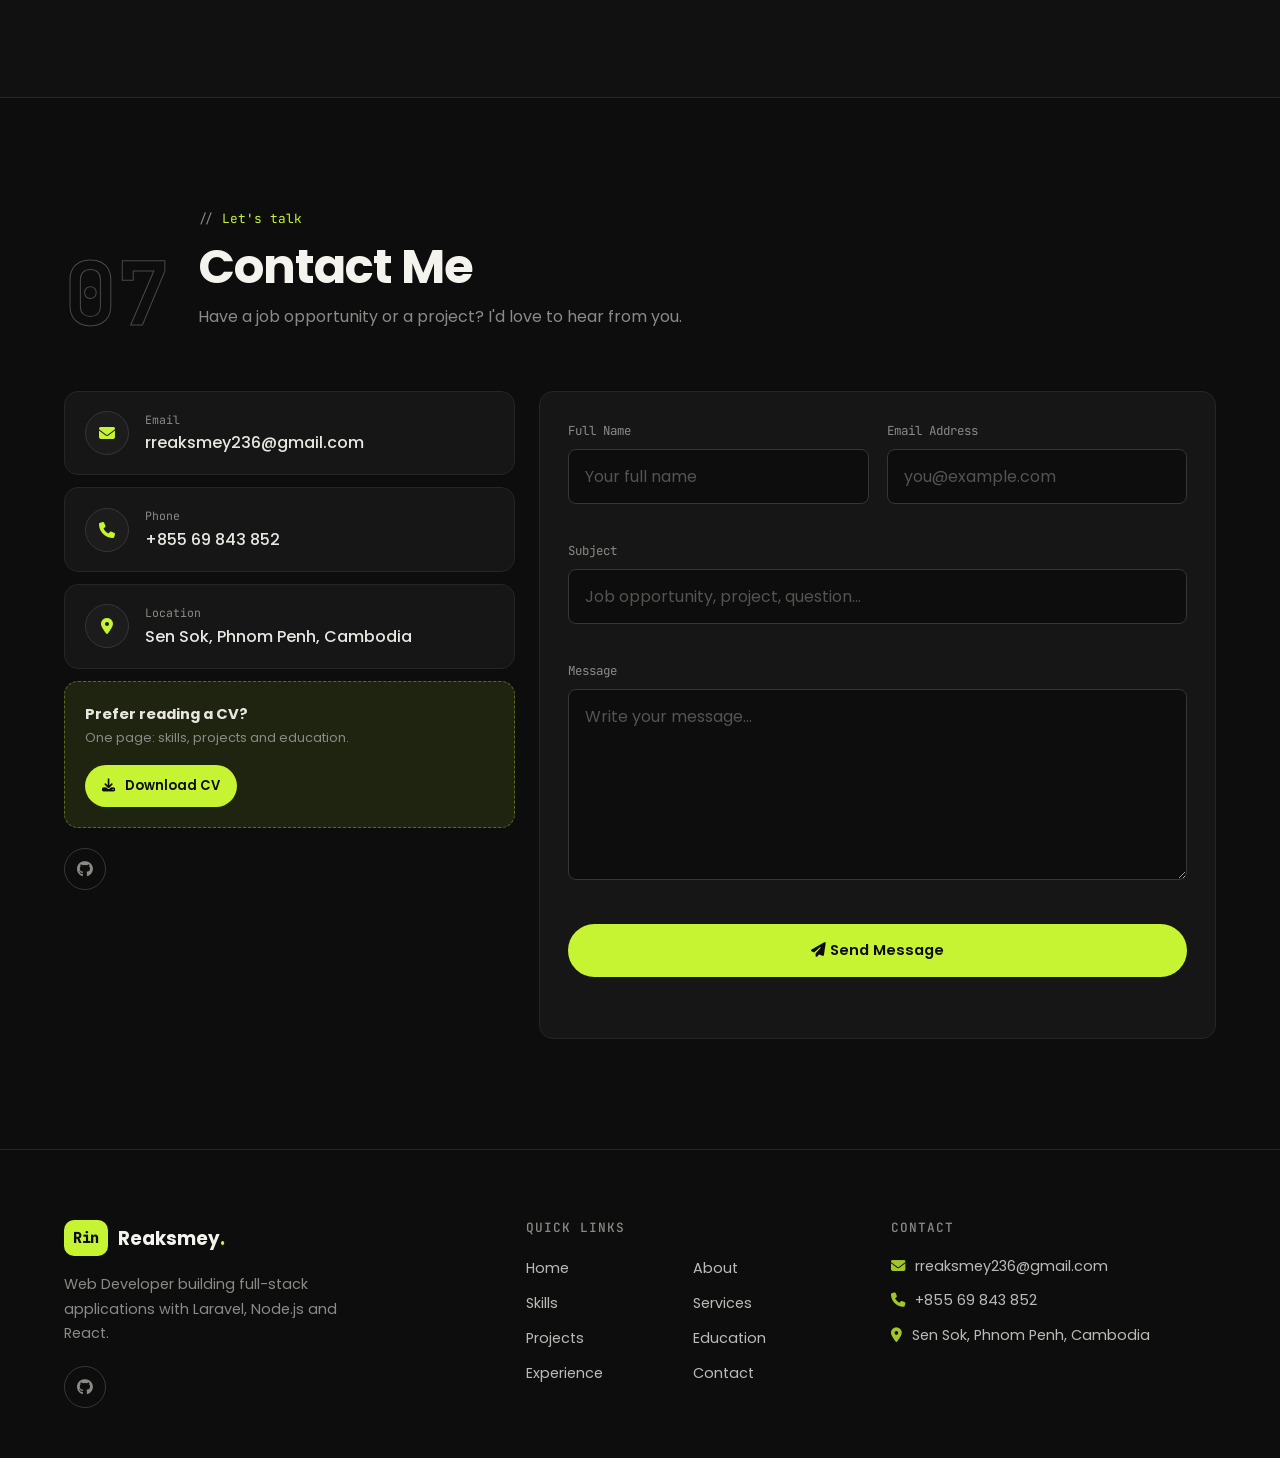
==== commit 4e93b34c: "Animate hero portrait" ====
--- a/index.html
+++ b/index.html
@@ -12,9 +12,32 @@
   <meta property="og:type" content="website" />
   <meta property="og:title" content="Rin Reaksmey | Web Developer" />
   <meta property="og:description" content="Full-stack web developer building with Laravel, Node.js, React, MySQL and PostgreSQL." />
-  <meta property="og:image" content="assets/images/profile.jpg" />
-
+  <meta property="og:image" content="https://meymeyit.github.io/assets/images/profile.jpg" />
+
+  <link rel="canonical" href="https://meymeyit.github.io/" />
+  <meta property="og:url" content="https://meymeyit.github.io/" />
+  <meta name="twitter:card" content="summary" />
   <link rel="icon" href="assets/icons/favicon.svg" type="image/svg+xml" />
+
+  <!-- Structured data: helps Google show your name, job title and links -->
+  <script type="application/ld+json">
+  {
+    "@context": "https://schema.org",
+    "@type": "Person",
+    "name": "Rin Reaksmey",
+    "jobTitle": "Web Developer",
+    "url": "https://meymeyit.github.io/",
+    "image": "https://meymeyit.github.io/assets/images/profile.jpg",
+    "email": "mailto:rreaksmey236@gmail.com",
+    "address": { "@type": "PostalAddress", "addressLocality": "Phnom Penh", "addressCountry": "KH" },
+    "alumniOf": { "@type": "CollegeOrUniversity", "name": "National Polytechnic Institute of Cambodia (NPIC)" },
+    "knowsAbout": ["Laravel", "PHP", "Node.js", "React", "MySQL", "PostgreSQL", "JavaScript"],
+    "sameAs": ["https://github.com/meymeyIT"]
+  }
+  </script>
+
+  <!-- Marks that JavaScript is on, so scroll animations start hidden (no flash) -->
+  <script>document.documentElement.classList.add("js");</script>
 
   <!-- Fonts & icons -->
   <link rel="preconnect" href="https://fonts.googleapis.com" />
@@ -34,7 +57,13 @@
     (function () {
       var hide = function () { var l = document.getElementById("loader"); if (l) l.classList.add("hidden"); };
       document.addEventListener("DOMContentLoaded", function () { setTimeout(hide, 300); });
-      setTimeout(hide, 3000);
+      setTimeout(function () {
+        hide();
+        // Safety: if script.js could not start, show all content instead of leaving it hidden
+        if (!document.documentElement.classList.contains("js-ready")) {
+          document.querySelectorAll(".reveal").forEach(function (el) { el.classList.add("visible"); });
+        }
+      }, 3000);
     })();
   </script>
 
@@ -70,7 +99,7 @@
       <div class="hero__bg" aria-hidden="true"><span class="blob blob--1"></span><span class="blob blob--2"></span><span class="blob blob--3"></span></div>
       <div class="container hero__grid">
         <div class="hero__content">
-          <p class="hero__hello reveal"> web developer </p>
+          <p class="hero__hello reveal">Web Developer </p>
           <h1 class="hero__name reveal">Rin Reaksmey<span class="text-accent">.</span></h1>
           <h2 class="hero__role reveal">
             &gt; <span class="typing" id="typing" aria-live="polite">Web Developer</span><span class="cursor" aria-hidden="true">|</span>
@@ -82,18 +111,29 @@
           </p>
           <div class="hero__actions reveal">
             <a href="#projects" class="btn btn--primary"><i class="fa-solid fa-rocket"></i> View My Projects</a>
-            <a href="assets/documents/cv.pdf" class="btn btn--outline" id="download-cv" download="CV_Rin_Reaksmey.pdf"><i class="fa-solid fa-download"></i> Download CV</a>
+            <a href="assets/documents/cv.pdf" class="btn btn--outline" id="download-cv" data-cv-link download="CV_Rin_Reaksmey.pdf"><i class="fa-solid fa-download"></i> Download CV</a>
           </div>
           <ul class="socials reveal" data-socials aria-label="Social links"></ul>
         </div>
 
+        <!-- Animated portrait: light ring, orbiting tech badges, 3D tilt (see css "7b" and js initHeroTilt) -->
         <div class="hero__visual reveal">
-          <div class="hero__img-wrap">
-            <img src="assets/images/profile.jpg" alt="Portrait of Rin Reaksmey" class="hero__img" width="600" height="600" fetchpriority="high" />
-          </div>
-          <div class="hero__badge hero__badge--1"><i class="fa-brands fa-laravel"></i> Laravel</div>
-          <div class="hero__badge hero__badge--2"><i class="fa-brands fa-node-js"></i> Node.js</div>
-          <div class="hero__badge hero__badge--3"><i class="fa-brands fa-react"></i> React</div>
+          <div class="hero__tilt" id="hero-tilt">
+            <div class="hero__glow" aria-hidden="true"></div>
+            <div class="hero__img-wrap">
+              <div class="hero__photo">
+                <img src="assets/images/profile.jpg" alt="Portrait of Rin Reaksmey" class="hero__img" width="600" height="600" fetchpriority="high" />
+              </div>
+            </div>
+            <div class="hero__orbit" aria-hidden="true">
+              <span class="orbit__item" style="--a: -90deg"><span class="hero__badge"><i class="fa-brands fa-laravel"></i> Laravel</span></span>
+              <span class="orbit__item" style="--a: -18deg"><span class="hero__badge"><i class="fa-brands fa-react"></i> React</span></span>
+              <span class="orbit__item" style="--a: 54deg"><span class="hero__badge"><i class="fa-solid fa-database"></i> MySQL</span></span>
+              <span class="orbit__item" style="--a: 126deg"><span class="hero__badge"><i class="fa-brands fa-node-js"></i> Node.js</span></span>
+              <span class="orbit__item" style="--a: 198deg"><span class="hero__badge"><i class="fa-brands fa-php"></i> PHP</span></span>
+            </div>
+            <span class="hero__status"><span class="hero__status-dot"></span> Available for work</span>
+          </div>
         </div>
       </div>
       <a href="#about" class="scroll-down" aria-label="Scroll to About section"><span></span></a>
@@ -237,6 +277,10 @@
             <div class="contact__item">
               <i class="fa-solid fa-location-dot"></i><div><span>Location</span><strong data-field="location"></strong></div>
             </div>
+            <div class="contact__cv">
+              <p><strong>Prefer reading a CV?</strong><span>One page: skills, projects and education.</span></p>
+              <a href="assets/documents/cv.pdf" class="btn btn--primary btn--sm" data-cv-link download="CV_Rin_Reaksmey.pdf"><i class="fa-solid fa-download"></i> Download CV</a>
+            </div>
             <ul class="socials" data-socials aria-label="Social links"></ul>
           </aside>
 
@@ -278,7 +322,7 @@
   <footer class="footer">
     <div class="container footer__grid">
       <div>
-        <a href="#home" class="nav__logo"><span class="nav__logo-mark">R</span><span>Rin Reaksmey</span></a>
+        <a href="#home" class="nav__logo" aria-label="Rin Reaksmey — back to top"><span class="nav__logo-mark">Rin</span><span>Reaksmey<span class="text-accent">.</span></span></a>
         <p class="footer__text">Web Developer building full-stack applications with Laravel, Node.js and React.</p>
         <ul class="socials" data-socials aria-label="Social links"></ul>
       </div>
@@ -300,8 +344,6 @@
         </ul>
       </div>
     </div>
-    <div class="footer__bottom container">
-    </div>
   </footer>
 
   <button class="back-to-top" id="back-to-top" aria-label="Back to top"><i class="fa-solid fa-arrow-up"></i></button>
--- a/css/style.css
+++ b/css/style.css
@@ -136,7 +136,7 @@
 .header.scrolled { background: rgba(13, 13, 13, 0.85); backdrop-filter: blur(14px); -webkit-backdrop-filter: blur(14px); border-bottom-color: var(--border); }
 .nav { height: 100%; display: flex; align-items: center; justify-content: space-between; }
 .nav__logo { display: flex; align-items: center; gap: 10px; font-weight: 700; font-size: 1.15rem; color: var(--heading); }
-.nav__logo-mark { width: 36px; height: 36px; border-radius: 10px; display: grid; place-items: center; background: var(--accent); color: var(--accent-ink); font-family: var(--mono); font-weight: 800; }
+.nav__logo-mark { min-width: 36px; height: 36px; padding: 0 9px; border-radius: 10px; font-size: 0.95rem; letter-spacing: -0.02em; display: grid; place-items: center; background: var(--accent); color: var(--accent-ink); font-family: var(--mono); font-weight: 800; }
 .nav__menu { display: flex; gap: 2px; padding: 5px; border: 1px solid var(--border); border-radius: 50px; background: rgba(22, 22, 22, 0.6); }
 .nav__link { display: block; padding: 7px 14px; font-size: 0.85rem; font-weight: 500; color: var(--text-muted); border-radius: 50px; transition: color 0.3s, background 0.3s; }
 .nav__link:hover { color: var(--heading); }
@@ -180,24 +180,58 @@
 }
 .socials a:hover { background: var(--accent); color: var(--accent-ink); border-color: var(--accent); transform: translateY(-3px); }
 
+/* ---------- 7b. Animated portrait ---------- */
 .hero__visual { position: relative; justify-self: center; }
-.hero__img-wrap { position: relative; width: min(360px, 74vw); aspect-ratio: 1; border-radius: 50%; padding: 10px; border: 1px solid var(--border-strong); }
-/* rotating dashed accent ring */
+.hero__tilt {
+  --size: 320px;                       /* photo diameter */
+  --r: calc(var(--size) / 2 + 46px);   /* orbit radius */
+  position: relative; width: var(--size); aspect-ratio: 1; margin: 70px;
+  transform-style: preserve-3d; transition: transform 0.25s ease-out; will-change: transform;
+}
+/* soft lime light that breathes behind the photo */
+.hero__glow {
+  position: absolute; inset: 8%; border-radius: 50%; background: var(--accent);
+  filter: blur(60px); opacity: 0.18; animation: breathe 5s ease-in-out infinite;
+}
+.hero__img-wrap { position: relative; width: 100%; height: 100%; border-radius: 50%; padding: 8px; background: var(--surface); border: 1px solid var(--border-strong); }
+/* sweeping light ring */
 .hero__img-wrap::before {
-  content: ""; position: absolute; inset: -14px; border-radius: 50%;
-  border: 1px dashed var(--accent-line); animation: spin 40s linear infinite;
-}
-.hero__img { width: 100%; height: 100%; object-fit: cover; border-radius: 50%; background: var(--surface); filter: saturate(0.92); }
+  content: ""; position: absolute; inset: -2px; border-radius: 50%;
+  background: conic-gradient(from 0deg, transparent 0deg 250deg, rgba(198, 244, 50, 0.35) 300deg, var(--accent) 360deg);
+  -webkit-mask: radial-gradient(farthest-side, transparent calc(100% - 3px), #000 calc(100% - 2px));
+  mask: radial-gradient(farthest-side, transparent calc(100% - 3px), #000 calc(100% - 2px));
+  animation: spin 3.5s linear infinite;
+}
+.hero__photo { position: relative; width: 100%; height: 100%; border-radius: 50%; overflow: hidden; background: #1e1e1e; transform: translateZ(30px); }
+.hero__img {
+  width: 100%; height: 100%; object-fit: cover; border-radius: 50%;
+  animation: photoIn 1.3s var(--ease) 0.35s both; transition: transform 0.6s var(--ease), filter 0.6s;
+}
+.hero__tilt:hover .hero__img { transform: scale(1.06); filter: brightness(1.06); }
+
+/* orbiting tech badges */
+.hero__orbit { position: absolute; left: 50%; top: 50%; width: calc(var(--r) * 2); height: calc(var(--r) * 2); margin: calc(var(--r) * -1) 0 0 calc(var(--r) * -1); animation: spin 32s linear infinite; pointer-events: none; }
+.hero__orbit::before { content: ""; position: absolute; inset: 0; border-radius: 50%; border: 1px dashed rgba(255, 255, 255, 0.1); }
+.orbit__item { position: absolute; left: 50%; top: 50%; width: 0; height: 0; transform: rotate(var(--a)) translateX(var(--r)) rotate(calc(var(--a) * -1)); }
 .hero__badge {
-  position: absolute; display: flex; align-items: center; gap: 8px; padding: 8px 14px; border-radius: 50px;
-  font-family: var(--mono); font-size: 0.78rem; font-weight: 500; color: var(--text);
-  background: rgba(22, 22, 22, 0.9); border: 1px solid var(--border-strong); backdrop-filter: blur(8px); -webkit-backdrop-filter: blur(8px);
-  animation: float 6s ease-in-out infinite;
-}
-.hero__badge i { color: var(--accent); font-size: 1rem; }
-.hero__badge--1 { top: 6%; left: -14%; }
-.hero__badge--2 { bottom: 12%; left: -18%; animation-delay: -2s; }
-.hero__badge--3 { top: 46%; right: -16%; animation-delay: -4s; }
+  position: absolute; left: 0; top: 0; display: flex; align-items: center; gap: 7px; white-space: nowrap;
+  padding: 7px 13px; border-radius: 50px; font-family: var(--mono); font-size: 0.76rem; color: var(--text);
+  background: rgba(22, 22, 22, 0.92); border: 1px solid var(--border-strong); backdrop-filter: blur(8px); -webkit-backdrop-filter: blur(8px);
+  box-shadow: 0 8px 24px rgba(0, 0, 0, 0.4); animation: counterSpin 32s linear infinite; pointer-events: auto;
+  transition: border-color 0.3s, color 0.3s;
+}
+.hero__badge i { color: var(--accent); font-size: 0.95rem; }
+.hero__badge:hover { border-color: var(--accent); color: var(--accent); }
+/* pause the orbit while the visitor looks at the photo */
+.hero__tilt:hover .hero__orbit, .hero__tilt:hover .hero__badge { animation-play-state: paused; }
+
+/* "Available for work" chip under the photo */
+.hero__status {
+  position: absolute; left: 50%; bottom: -6px; transform: translateX(-50%) translateZ(60px); display: inline-flex; align-items: center; gap: 8px;
+  padding: 8px 16px; border-radius: 50px; white-space: nowrap; font-size: 0.8rem; font-weight: 600; color: var(--accent-ink); background: var(--accent);
+  box-shadow: 0 10px 30px rgba(198, 244, 50, 0.25); animation: statusIn 0.8s var(--ease) 1.2s both;
+}
+.hero__status-dot { width: 8px; height: 8px; border-radius: 50%; background: var(--accent-ink); animation: blink 1.6s step-end infinite; }
 
 .scroll-down { position: absolute; bottom: 28px; left: 50%; transform: translateX(-50%); width: 24px; height: 40px; border: 1px solid var(--border-strong); border-radius: 20px; }
 .scroll-down span { position: absolute; top: 8px; left: 50%; width: 3px; height: 8px; margin-left: -1.5px; border-radius: 2px; background: var(--accent); animation: scrollDot 1.8s infinite; }
@@ -271,7 +305,11 @@
 .project__status { position: absolute; top: 14px; right: 14px; padding: 4px 12px; font-family: var(--mono); font-size: 0.7rem; border-radius: 50px; color: var(--text); background: rgba(13, 13, 13, 0.85); border: 1px solid var(--border-strong); }
 .project__body { padding: 24px; display: flex; flex-direction: column; flex: 1; }
 .project__title { font-size: 1.12rem; margin-bottom: 10px; }
-.project__desc { color: var(--text-muted); font-size: 0.88rem; margin-bottom: 18px; flex: 1; }
+.project__desc { color: var(--text-muted); font-size: 0.88rem; margin-bottom: 14px; }
+.project__body .project__tech { margin-top: auto; }
+.project__highlights { margin: -6px 0 18px; display: grid; gap: 5px; }
+.project__highlights li { position: relative; padding-left: 18px; font-size: 0.84rem; color: var(--text); opacity: 0.88; }
+.project__highlights li::before { content: ""; position: absolute; left: 2px; top: 0.72em; width: 7px; height: 7px; border-radius: 2px; background: var(--accent); }
 .project__tech { display: flex; flex-wrap: wrap; gap: 6px; margin-bottom: 22px; }
 .project__tech li { font-family: var(--mono); font-size: 0.7rem; padding: 3px 9px; border-radius: 6px; color: var(--text-muted); background: var(--surface-2); border: 1px solid var(--border); }
 .project__links { display: flex; gap: 10px; flex-wrap: wrap; }
@@ -303,6 +341,9 @@
 .contact__item span { display: block; color: var(--text-muted); font-size: 0.72rem; font-family: var(--mono); }
 .contact__item strong { font-weight: 500; word-break: break-word; }
 .contact__info .socials { margin-top: 8px; }
+.contact__cv { display: flex; align-items: center; justify-content: space-between; gap: 16px; flex-wrap: wrap; padding: 20px; border-radius: var(--radius); background: var(--accent-soft); border: 1px dashed var(--accent-line); }
+.contact__cv p { display: flex; flex-direction: column; font-size: 0.92rem; }
+.contact__cv p span { color: var(--text-muted); font-size: 0.8rem; }
 
 .form__row { display: grid; grid-template-columns: 1fr 1fr; gap: 18px; }
 .form__group { margin-bottom: 16px; }
@@ -344,28 +385,32 @@
 .toast {
   position: fixed; left: 50%; bottom: 30px; z-index: 2000; transform: translate(-50%, 160%); max-width: 92vw;
   padding: 12px 20px; border-radius: 50px; background: var(--surface-2); border: 1px solid var(--border-strong); box-shadow: var(--shadow);
-  font-size: 0.88rem; transition: transform 0.45s var(--ease);
-}
-.toast.show { transform: translate(-50%, 0); }
+  font-size: 0.88rem; transition: transform 0.45s var(--ease), visibility 0.45s; visibility: hidden;
+}
+.toast.show { transform: translate(-50%, 0); visibility: visible; }
 .toast.success { border-color: var(--accent-line); }
 .toast.error { border-color: var(--error); }
 
 /* ---------- 16. Animations ---------- */
 /* Content is only hidden for the reveal animation once script.js has started successfully */
-.js-ready .reveal { opacity: 0; transform: translateY(32px); transition: opacity 0.8s var(--ease), transform 0.8s var(--ease); }
-.js-ready .reveal.visible { opacity: 1; transform: none; }
+.js .reveal { opacity: 0; transform: translateY(32px); transition: opacity 0.8s var(--ease), transform 0.8s var(--ease); }
+.js .reveal.visible { opacity: 1; transform: none; }
 
 @keyframes spin { to { transform: rotate(360deg); } }
 @keyframes blink { 50% { opacity: 0; } }
 @keyframes float { 0%, 100% { transform: translateY(0); } 50% { transform: translateY(-12px); } }
 @keyframes pulse { 0%, 100% { box-shadow: 0 0 0 4px var(--accent-soft); } 50% { box-shadow: 0 0 0 8px transparent; } }
 @keyframes scrollDot { 0% { opacity: 1; transform: translateY(0); } 100% { opacity: 0; transform: translateY(14px); } }
+@keyframes counterSpin { from { transform: translate(-50%, -50%) rotate(0deg); } to { transform: translate(-50%, -50%) rotate(-360deg); } }
+@keyframes breathe { 0%, 100% { opacity: 0.12; transform: scale(0.95); } 50% { opacity: 0.26; transform: scale(1.05); } }
+@keyframes photoIn { from { clip-path: circle(0% at 50% 50%); transform: scale(1.25); filter: grayscale(1); } to { clip-path: circle(50% at 50% 50%); transform: scale(1); filter: none; } }
+@keyframes statusIn { from { opacity: 0; transform: translateX(-50%) translateY(14px); } to { opacity: 1; transform: translateX(-50%) translateZ(60px); } }
 @keyframes popIn { from { opacity: 0; transform: translateY(16px); } to { opacity: 1; transform: none; } }
 
 @media (prefers-reduced-motion: reduce) {
   html { scroll-behavior: auto; }
   *, *::before, *::after { animation-duration: 0.01ms !important; animation-iteration-count: 1 !important; transition-duration: 0.01ms !important; }
-  .js-ready .reveal { opacity: 1; transform: none; }
+  .js .reveal { opacity: 1; transform: none; }
 }
 
 /* ---------- 17. Responsive ---------- */
@@ -390,8 +435,7 @@
   .hero__visual { order: -1; }
   .hero__text { margin-inline: auto; }
   .hero__actions, .hero__content .socials { justify-content: center; }
-  .hero__img-wrap { width: min(280px, 66vw); }
-  .hero__badge--1 { left: -10%; } .hero__badge--2 { left: -12%; } .hero__badge--3 { right: -10%; }
+  .hero__tilt { --size: 260px; --r: calc(var(--size) / 2 + 40px); margin: 56px; }
   .scroll-down { display: none; }
 
   .about__grid { grid-template-columns: 1fr; gap: 50px; }
@@ -409,8 +453,10 @@
   .card { padding: 22px; }
   .hero { padding-top: calc(var(--header-h) + 30px); }
   .hero__actions .btn { flex: 1 1 100%; }
-  .hero__badge { font-size: 0.68rem; padding: 6px 10px; }
-  .hero__badge--1 { left: -6%; top: 0; } .hero__badge--2 { left: -6%; bottom: 4%; } .hero__badge--3 { right: -6%; }
+  .hero__tilt { --size: min(210px, 54vw); --r: calc(var(--size) / 2 + 30px); margin: 44px auto 40px; }
+  .hero__badge { font-size: 0.66rem; padding: 5px 9px; gap: 5px; }
+  .hero__badge i { font-size: 0.8rem; }
+  .hero__status { font-size: 0.72rem; padding: 6px 13px; }
   .about__info { grid-template-columns: 1fr; }
   .about__exp { right: -6px; bottom: 18px; padding: 10px 14px; }
   .about__img::before { inset: 10px -10px -10px 10px; }
